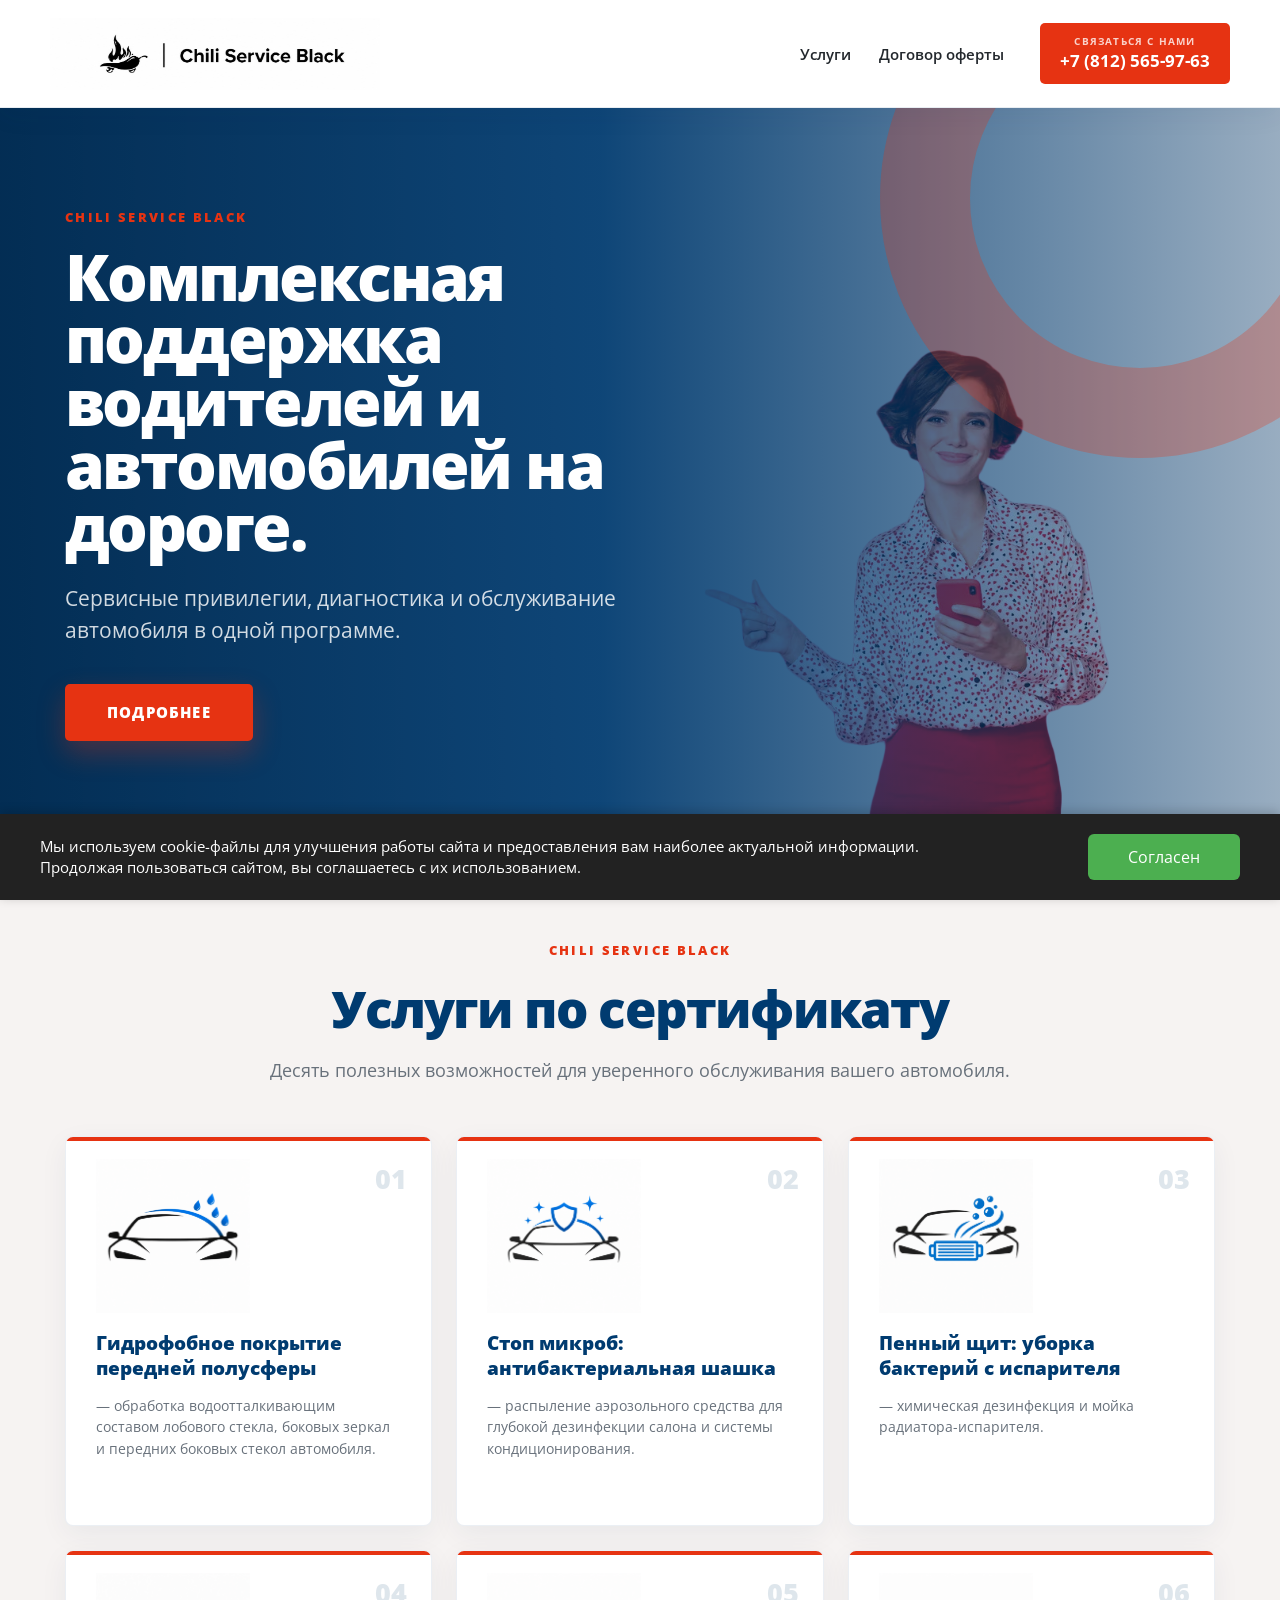
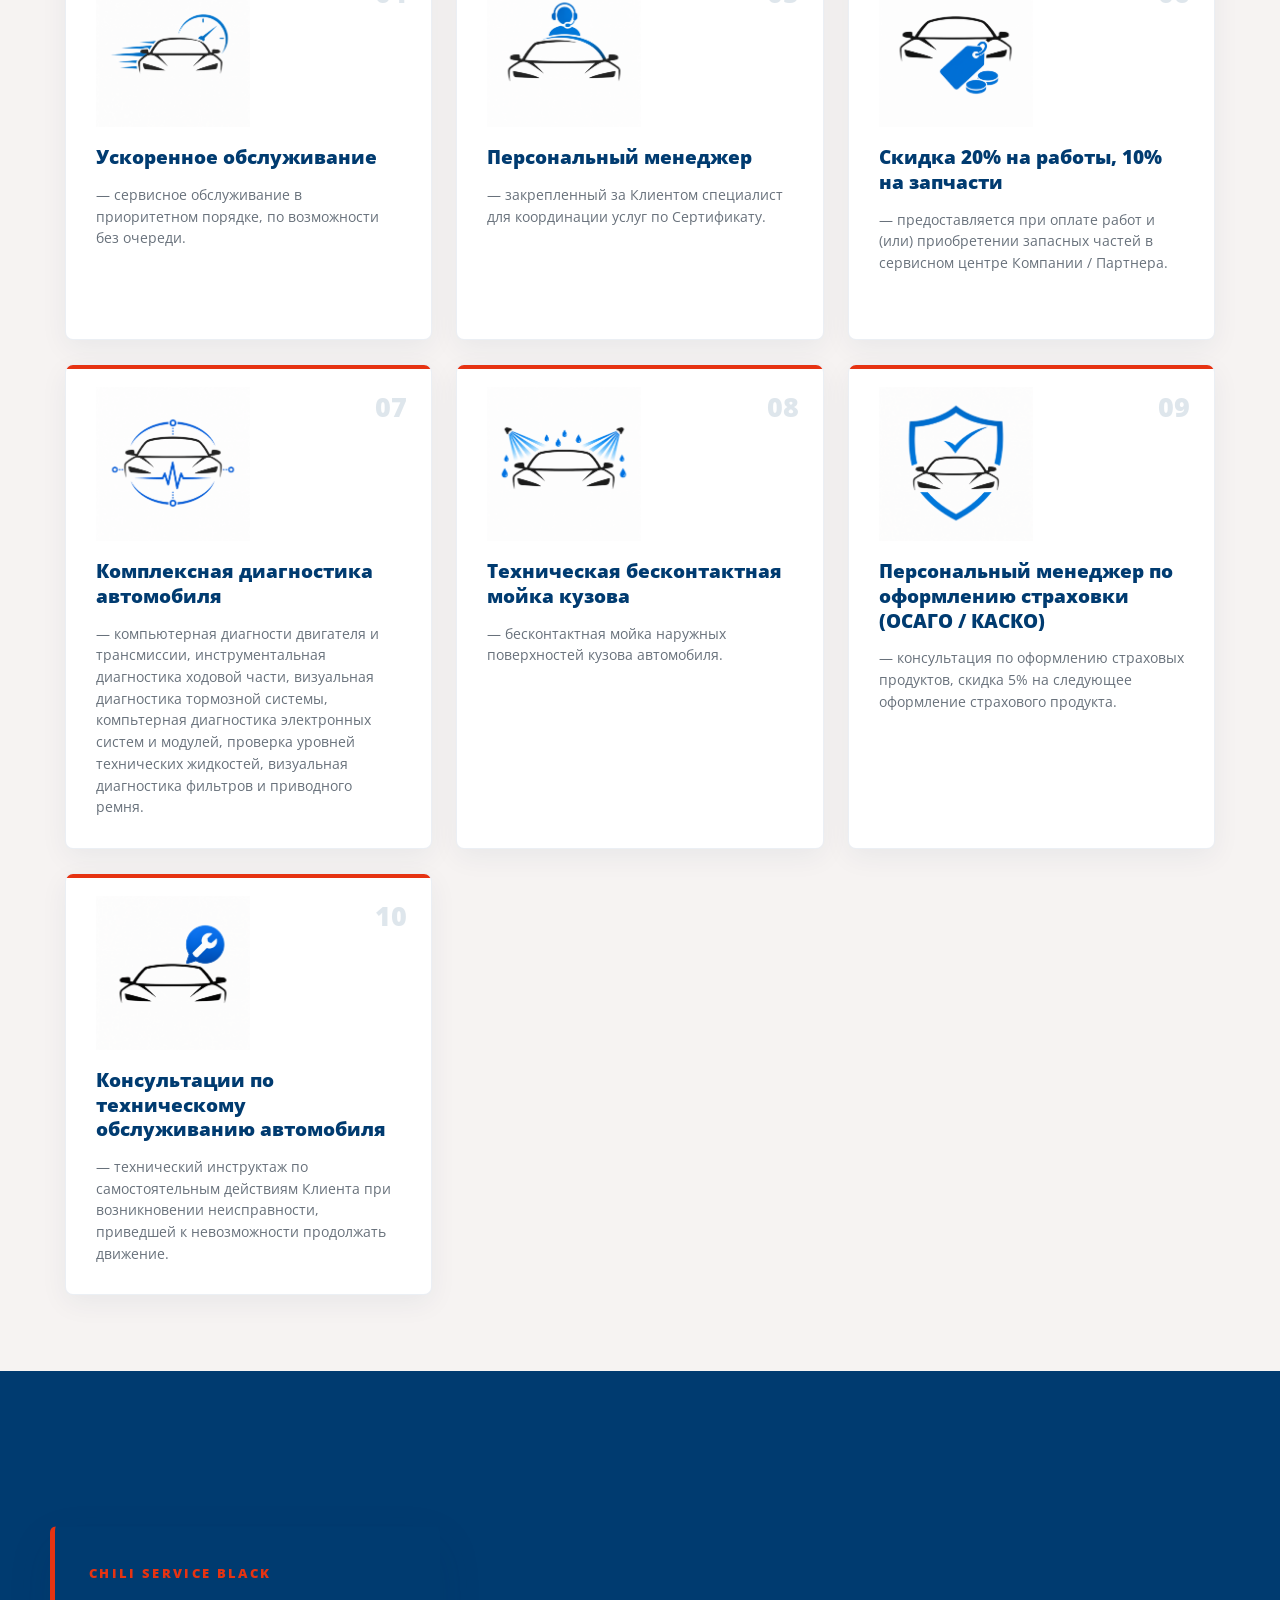
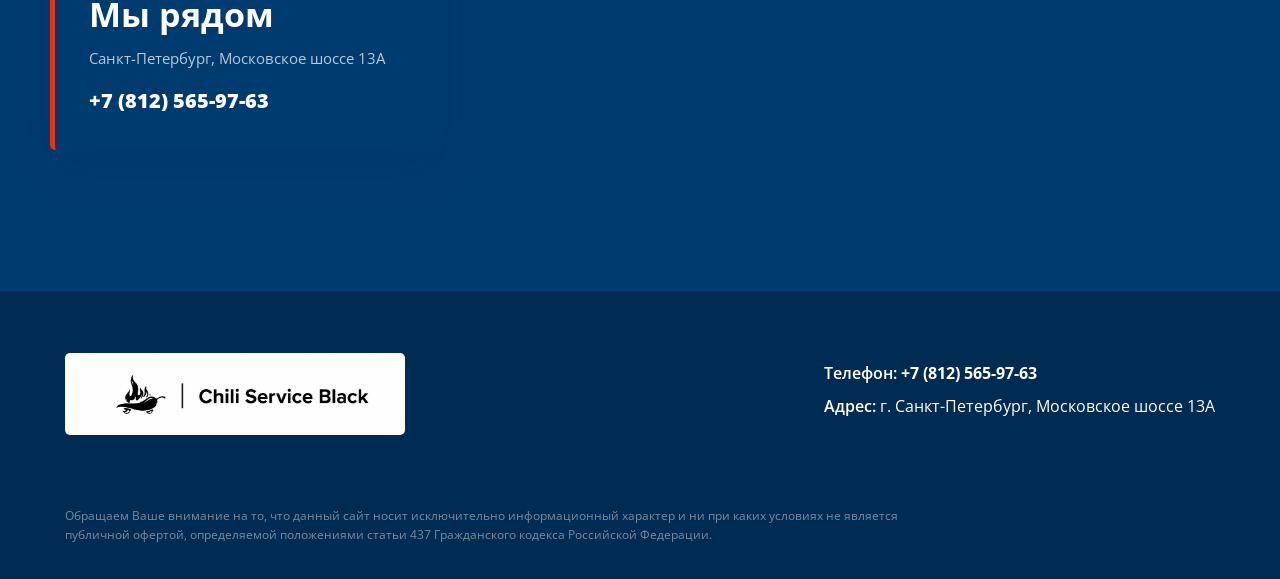
==== index.html @ 2dad5b7d "Build Chili Service Black landing page" ====
<!DOCTYPE html>
<html lang="ru" prefix="og: http://ogp.me/ns#">

<head>
    <meta charset="UTF-8" />
    <base href="./index.html">
    <title>Chili Service Black — сервисная поддержка автомобилей</title>
    <meta name="description" content="Chili Service Black — комплекс сервисных услуг и привилегий для автомобиля.">
    <meta name="keywords" content="Chili Service Black, автосервис, обслуживание автомобиля">
    <meta name="viewport" content="width=device-width, initial-scale=1.0" />
    <meta http-equiv="X-UA-Compatible" content="ie=edge" />
    <link rel="shortcut icon" href="./templates/alevak-3/favikon(am).png" type="image/png">
    <meta name="color-theme" content="">
    <link rel="stylesheet" href="./templates/alevak-3/css/style.css">
    <link rel="stylesheet" href="./_external/stackpath.bootstrapcdn.com/bootstrap/4.4.1/css/bootstrap.min.css"  >
    <script src="./_external/code.jquery.com/jquery-3.4.1.min.js"  ></script>
    <script src="./_external/cdn.jsdelivr.net/npm/bootstrap@4.6.2/dist/js/bootstrap.min.js"  ></script>
    <script src="./templates/alevak-3/js/common.js"></script>
    <script type="text/javascript" src="./_external/cdnjs.cloudflare.com/ajax/libs/fancybox/3.5.7/jquery.fancybox.min.js"></script>
    <script type="text/javascript" src="./templates/atlant/js/base.js"></script>
    <link rel="stylesheet" href="./_external/cdn.jsdelivr.net/gh/fancyapps/fancybox@3.5.7/dist/jquery.fancybox.min.css">
    <link rel="stylesheet" href="./templates/alevak-3/css/chili-theme.css">
    
        </head>

<body id="top" class="chili-theme">
    
            <div class="menubg"></div>
    <div class="menubg2"></div>
    <nav class="site-menu">
        <ul>
            <li class="d-inline-block"><a href="#usl">Услуги</a></li>
            <li class="d-inline-block"><a data-fancybox href="#hidden">Договор оферты</a></li>
        </ul>
    </nav>
    <a href="#top" class="totop"></a>
    <header class="header w-100 flex">
        <div class="logo">
            <a class="menu-button" aria-label="Открыть меню"></a>
            <a href="#top" class="brand-link"><img src="./templates/alevak-3/img/chili-service-black.png" alt="Chili Service Black"></a>
        </div>
        <ul class="header-nav">
            <li><a href="#usl">Услуги</a></li>
            <li><a data-fancybox href="#hidden">Договор оферты</a></li>
        </ul>
        <a href="tel:78125659763" class="phone"><span>Связаться с нами</span>+7 (812) 565-97-63</a>
    </header>
    <div class="first-block mb-5">
        <div class="container">
            <div class="text">
                <div class="hero-kicker">CHILI SERVICE BLACK</div>
                <div class="name mb-sm-5 mb-3">
                    Комплексная поддержка водителей и автомобилей на дороге.
                </div>
                <p>Сервисные привилегии, диагностика и обслуживание автомобиля в одной программе.</p>
                <button data-toggle="modal" data-target="#exampleModal">Подробнее</button>
            </div>
        </div>
    </div>
    <div class="catalog-block pb-5" id="usl">
        <div class="container">
            <div class="section-heading">
                <span>CHILI SERVICE BLACK</span>
                <h2>Услуги по сертификату</h2>
                <p>Десять полезных возможностей для уверенного обслуживания вашего автомобиля.</p>
            </div>
            <div class="row">
                <div class="col-lg-2 col-sm-3 col-4">
                    <div class="item text-center mb-3 position-relative">
                        <img src="./templates/alevak-3/img/service-hydrophobic-v2.png" alt="Гидрофобное покрытие стекол">
                        <div class="service-title">Гидрофобное покрытие передней полусферы</div>
                        <div class="help-text position-absolute">
                            <strong>1. Гидрофобное покрытие передней полусферы</strong><br>
                            — обработка водоотталкивающим составом лобового стекла, боковых зеркал и передних боковых стекол автомобиля.
                        </div>
                    </div>
                </div>
                <div class="col-lg-2 col-sm-3 col-4">
                    <div class="item text-center mb-3 position-relative">
                        <img src="./templates/alevak-3/img/service-antibacterial-v2.png" alt="Антибактериальная обработка">
                        <div class="service-title">Стоп микроб: антибактериальная шашка</div>
                        <div class="help-text position-absolute">
                            <strong>2. Стоп микроб: антибактериальная шашка</strong><br>
                            — распыление аэрозольного средства для глубокой дезинфекции салона и системы кондиционирования.
                        </div>
                    </div>
                </div>
                <div class="col-lg-2 col-sm-3 col-4">
                    <div class="item text-center mb-3 position-relative">
                        <img src="./templates/alevak-3/img/service-evaporator-v2.png" alt="Очистка испарителя">
                        <div class="service-title">Пенный щит: уборка бактерий с испарителя</div>
                        <div class="help-text position-absolute">
                            <strong>3. Пенный щит: уборка бактерий с испарителя</strong><br>
                            — химическая дезинфекция и мойка радиатора-испарителя.
                        </div>
                    </div>
                </div>
                <div class="col-lg-2 col-sm-3 col-4">
                    <div class="item text-center mb-3 position-relative">
                        <img src="./templates/alevak-3/img/service-priority-v2.png" alt="Ускоренное обслуживание">
                        <div class="service-title">Ускоренное обслуживание</div>
                        <div class="help-text position-absolute">
                            <strong>4. Ускоренное обслуживание</strong><br>
                            — сервисное обслуживание в приоритетном порядке, по возможности без очереди.
                        </div>
                    </div>
                </div>
                                <div class="col-lg-2 col-sm-3 col-4">
                    <div class="item text-center mb-3 position-relative">
                        <img src="./templates/alevak-3/img/service-manager-v2.png" alt="Персональный менеджер">
                        <div class="service-title">Персональный менеджер</div>
                        <div class="help-text position-absolute">
                            <strong>5. Персональный менеджер</strong><br>
                            — закрепленный за Клиентом специалист для координации услуг по Сертификату.
                        </div>
                    </div>
                </div>
                                <div class="col-lg-2 col-sm-3 col-4">
                    <div class="item text-center mb-3 position-relative">
                        <img src="./templates/alevak-3/img/service-discount-v2.png" alt="Скидки на работы и запчасти">
                        <div class="service-title">Скидка 20% на работы, 10% на запчасти</div>
                        <div class="help-text position-absolute">
                            <strong>6. Скидка 20% на работы, 10% на запчасти</strong><br>
                            — предоставляется при оплате работ и (или) приобретении запасных частей в сервисном центре Компании / Партнера.
                        </div>
                    </div>
                </div>
                                <div class="col-lg-2 col-sm-3 col-4">
                    <div class="item text-center mb-3 position-relative">
                        <img src="./templates/alevak-3/img/service-diagnostics-v2.png" alt="Комплексная диагностика автомобиля">
                        <div class="service-title">Комплексная диагностика автомобиля</div>
                        <div class="help-text position-absolute">
                            <strong>7. Комплексная диагностика автомобиля</strong><br>
                            — компьютерная диагности двигателя и трансмиссии, инструментальная диагностика ходовой части, визуальная диагностика тормозной системы, компьтерная диагностика электронных систем и модулей, проверка уровней технических жидкостей, визуальная диагностика фильтров и приводного ремня.
                        </div>
                    </div>
                </div>
                <div class="col-lg-2 col-sm-3 col-4">
                    <div class="item text-center mb-3 position-relative">
                        <img src="./templates/alevak-3/img/service-carwash-v2.png" alt="Бесконтактная мойка кузова">
                        <div class="service-title">Техническая бесконтактная мойка кузова</div>
                        <div class="help-text position-absolute">
                            <strong>8. Техническая бесконтактная мойка кузова</strong><br>
                            — бесконтактная мойка наружных поверхностей кузова автомобиля.
                        </div>
                    </div>
                </div>
                <div class="col-lg-2 col-sm-3 col-4">
                    <div class="item text-center mb-3 position-relative">
                        <img src="./templates/alevak-3/img/service-insurance-v2.png" alt="Помощь с оформлением страховки">
                        <div class="service-title">Персональный менеджер по оформлению страховки (ОСАГО / КАСКО)</div>
                        <div class="help-text position-absolute">
                            <strong>9. Персональный менеджер по оформлению страховки (ОСАГО / КАСКО)</strong><br>
                            — консультация по оформлению страховых продуктов, скидка 5% на следующее оформление страхового продукта.
                        </div>
                    </div>
                </div>
                <div class="col-lg-2 col-sm-3 col-4">
                    <div class="item text-center mb-3 position-relative">
                        <img src="./templates/alevak-3/img/service-consultation-v2.png" alt="Консультации по обслуживанию автомобиля">
                        <div class="service-title">Консультации по техническому обслуживанию автомобиля</div>
                        <div class="help-text position-absolute">
                            <strong>10. Консультации по техническому обслуживанию автомобиля</strong><br>
                            — технический инструктаж по самостоятельным действиям Клиента при возникновении неисправности, приведшей к невозможности продолжать движение.
                        </div>
                    </div>
                </div>
                            </div>
        </div>
    </div>
    <div class="map-block d-block h-50 relative position-relative" style="height: 300px; overflow:hidden">
                <div class="map-card">
                    <span>CHILI SERVICE BLACK</span>
                    <strong>Мы рядом</strong>
                    <p>Санкт-Петербург, Московское шоссе 13А</p>
                    <a href="tel:78125659763">+7 (812) 565-97-63</a>
                </div>
                <div id="map2687" class="position-absolute w-100 h-100"></div><script>
var map2687Container = document.getElementById("map2687");
var map2687Position = map2687Container.getBoundingClientRect().top;

function loadMap() {
	var s = document.createElement("SCRIPT");
	s.src = "https://api-maps.yandex.ru/2.1/?lang=ru_RU";
	s.type = "text/javascript";
	document.getElementsByTagName("HEAD")[0].appendChild(s);
	s.addEventListener("load", function(){
		ymaps.ready(init);
	})
}
function scrollMap() {
	if(map2687Position - this.scrollY < screen.height) {
		loadMap();
		window.removeEventListener("scroll", scrollMap);
	}
}

if(map2687Position > screen.height) {
	window.addEventListener("scroll", scrollMap);
} else {
	loadMap();
}
</script>
    <script type="text/javascript">
        var myMap, 
            myPlacemark;
			var address = "[(client_company_address)]";
			var coords = [59.825194, 30.351747];

        function init(){
			myMap = new ymaps.Map("map2687", {
						center: coords,
						behaviors: ["default"],
						zoom: 15,
						controls: ["zoomControl", "fullscreenControl"]
					}); 

				myPlacemark = new ymaps.Placemark(coords, {
					hintContent: "ООО АВР",
					balloonContent: "[(client_company_address)]<br/>",
					iconCaption: "ООО АВР",
				}, {
					preset: "islands#circleDotIcon", 					
					iconColor: "#0075bb"
				});

				if (window.innerWidth < 990) {
				  myMap.behaviors.disable("drag");
				}
				myMap.controls.add("zoomControl");
				myMap.behaviors.disable("scrollZoom");
				myMap.geoObjects.removeAll();
				myMap.geoObjects.add(myPlacemark);
				$("[class^=ymaps]").find("[class$=ground-pane]").css("filter", "grayscale(100%)");
        }
    </script>
    </div>
    <footer class="footer py-5">
        <div class="container">
            <div class="flex">
                                <div class="footer-brand">
                    <img src="./templates/alevak-3/img/chili-service-black.png" alt="Chili Service Black">
                </div>
                                <div class="contacts">
                    <p><span>Телефон:</span> <a href="tel:78125659763">+7 (812) 565-97-63</a></p>
                    <p><span>Адрес:</span> г. Санкт-Петербург, Московское шоссе 13А</p>
                </div>
            </div>
            <br>
            <br>
            <p>Обращаем Ваше внимание на то, что данный сайт носит исключительно информационный характер и ни при каких условиях не является публичной офертой, определяемой положениями статьи 437 Гражданского кодекса Российской Федерации.</p>
        </div>
    </footer>
    <!-- Modal -->
    <div style="display: none; max-width: 80%;" id="hidden">
        <p style="text-align: right;">Утвержден приказом генерального директора ООО &laquo;АВР&raquo;</p>
<p><b>&nbsp;</b></p>
<p style="text-align: center;"><b>Договор-оферта ООО &laquo;АВР&raquo;</b></p>
<p style="text-align: center;"><b>Правила оказания сервиса предоставления услуг комплексной</b></p>
<p style="text-align: center;"><b>предпродажной проверки и расширенной гарантии</b></p>
<p>Настоящие Правила являются официальным предложением (публичной офертой) Общества с ограниченной ответственностью &laquo;АВР&raquo; в адрес любого физического лица, являющегося владельцем сертификата предоставления услуг комплексной предпродажной проверки и расширенной гарантии, на условиях установленных настоящими Правилами ООО &laquo;АВР&raquo; и действующим законодательством Российской Федерации, и содержит все существенные условия договора и порядок оказания услуг.</p>
<ol>
<li><b> Термины и определения</b></li>
</ol>
<p>Для целей, предусмотренных настоящими Правилами, используются следующие определения и понятия:</p>
<p><b>Компания </b>- Общество с ограниченной ответственностью &laquo;АВР&raquo; (ООО &laquo;АВР&raquo;).</p>
<p><b>Клиент</b> - физическое лицо, являющееся собственником транспортного средства, на чье имя и фамилию оформлен сертификат предоставления услуг комплексной предпродажной проверки и расширенной гарантии Компании.</p>
<p><b>Сертификат предоставления услуг комплексной предпродажной проверки и продленной гарантии</b> (далее по тексту &ndash; &laquo;Сертификат&raquo;) &ndash; предоставленной Компанией Клиенту документ, имеющий в содержании ссылку на настоящие правила.</p>
<p><b>Транспортное средство (</b>далее по тексту также &laquo;ТС&raquo;), <b>Автомобиль</b> - принадлежащее Клиенту на законном основании механическое транспортное средство, приводимое в движение двигателем внутреннего сгорания, предназначенное для перевозки по дорогам людей и/или оборудования, установленного на нем, отвечающее требованиям соответствующих стандартов, правил технической эксплуатации, инструкций заводов-изготовителей и другой нормативно-технической документации и действующему законодательству, зарегистрированное в установленном законодательством России порядке в органах ГИБДД МВД РФ, указанное в предоставленном компанией клиенту Сертификате, являющееся объектом Сервиса, в порядке и на условиях установленных настоящими Правилами.</p>
<p><b>ПТС</b> - паспорт транспортного средства.</p>
<p><b>Сервисная программа &laquo;Комплексная предпродажная проверка и продленная гарантия&raquo;</b> &ndash; продукт Компании, условия которого отражены в договоре &ndash; оферте, на условиях которого заключается Договор между Клиентом и Компанией, а также согласно условиям которого Компания оказывает услуги Клиентам.</p>
<p><b>Акт осмотра ТС, далее по тексту &laquo;Акт осмотра&raquo;</b> - документ, оформленный Партнером Компании по результатам проведенного осмотра технического состояния ТС Клиента, подтверждающий право Клиента на получение услуг в соответствии с выбранной Программой и на условиях, установленных настоящими Правилами.</p>
<p><b>Программа &laquo;Предпродажная проверка и продленная гарантия&raquo;</b>, далее по тексту <b>&laquo;Программа&raquo;</b> - сервис, оказываемый Клиенту Компанией или Партнерами Компании, на условиях, установленных настоящими Правилами и конкретной Программы. Сервис &ndash; услуги и работы по техническому обслуживанию и ремонту ТС Клиента, а также замене оригинальных запасных частей, признанных неисправными Компанией и/или Партнером Компании, оказываемые/выполняемые по истечению срока действия заводской гарантии изготовителя на ТС (в т.ч. в отношении ТС, по которым уже закончился срок заводской гарантии изготовителя ТС) в рамках выбранной Программы и на условиях, установленных настоящими Правилами, в Дилерском центре - продавце.</p>
<p><b>Агент Компании</b> - физическое или юридическое лицо, официально совершающее действия по привлечению потенциальных Клиентов (по их желанию) и информированию Клиентов, при выборе ими Компании для заключения Договора.</p>
<p><b>Партнер Компании</b> &ndash; физическое или юридическое лицо, на основании договора с Компанией оказывающее Клиентам услуги Сервиса по условиям Программ. К Партнерам Компании также относятся те лица, что указываются в Заявлении Клиента.</p>
<p><b>Лимит ответственности Компании</b> - сумма, в пределах которой, Компания производит работы по техническому обслуживанию и ремонту ТС на СТО, включая стоимость запасных частей и жидкостей, замена которых требуется в рамках условий и объема работ в соответствии с Программой и на условиях, предусмотренных настоящими Правилами.</p>
<p><b>Условия выполнения работ</b> - документ, определяющий порядок выполнения работ по Договору и являющийся неотъемлемым приложением к настоящим Правилам. (Приложение №4 к настоящим Правилам).</p>
<p><b>СТО</b> - станции технического обслуживания, определенные (авторизованные) Компанией для проведения диагностики неисправности, технического обслуживания и ремонта ТС Клиента. К авторизованным СТО также относятся те СТО, что указываются в Заявлении Клиента.</p>
<p><b>ТО</b> - плановое (регламентное) техническое обслуживание ТС Клиента, определяемое заводом-изготовителем ТС.</p>
<p><b>Поломка ТС</b> &ndash; непреднамеренный, непредвиденный, внезапно возникший, частичный или полный отказ/ разрушение отдельных узлов, агрегатов, систем и/ или устройств ТС, предусмотренных Договором, возникший в период действия Договора, если этот отказ явился следствием заводского дефекта.</p>
<p><b>Нормальный износ</b> &ndash; линейно-зависимый от времени и пробега ТС, постепенный отказ детали в результате износа или обычного воздействия факторов окружающей среды, связанный с изменением физико-химических свойств материала детали. Под износом понимается результат любого вида изнашивания, проявляющийся в виде отделения или остаточной деформации материала.</p>
<p>&nbsp;</p>
<ol start="2">
<li><b> Предмет Договора</b>
<ul>
<li>1. Предметом настоящей оферты является предложение заключить Договор на условиях Программы в объемах и порядке, установленных настоящими Правилами. Сервис Клиенту может быть отказан по усмотрению Компании как силами Компании, так и силами партнеров Компании за счет Компании, в пределах Лимитов ответственности в рамках выбранной Клиентом Программы. Предоставление доступа к Сервису помимо срока и Лимитов ответственности Компании, установленных выбранной Клиентом Программой, также обуславливается пробегом ТС Клиента и соблюдением выданных Клиенту рекомендаций.</li>
<li>2. Стороны признают Договор - договором присоединения, регулируемым положениями ст. 428 ГК РФ, по которому Клиент присоединяется к условиям, изложенным в нем, без каких-либо исключений и оговорок.</li>
<li>3. Акцепт оферты настоящего Договора является полным и безоговорочным с момента законного заключения Договора путем приобретения сертификата Клиентом. Клиент приобретает статус лица, вступившего с Компанией в договорные отношения в соответствии с условиями данной публичной оферты, и считается ознакомившимся и согласившимся с условиями настоящей оферты в полном объеме.</li>
<li>4. Договор имеет Клиентский характер, Клиент при подаче Заявления, получает доступ к Сервису. Доступ к Сервису считается предоставленным Клиенту при наличии у Клиента фактической возможности заказывать работы и услуги, включенные в Сервис.</li>
<li>5. Настоящий договор является абонентским в соответствии с положениями ст. 429.4 ГК РФ. На основании данного договора Клиенту за плату предоставляется абонентское обслуживание в виде права получения в порядке и на условиях, указанных в Сертификате ремонтных работ и иных услуг в отношении автомобиля.<br /><br /></li>
</ul>
</li>
</ol>
<ul>
<li><b>3 </b><b>Порядок заключения Договора</b></li>
</ul>
<p>&nbsp;</p>
<ul>
<li>1. Для заключения договора с Компанией, Клиенту необходимо:
<ul>
<li>1.1. Ознакомиться с настоящими Правилами на сайте Компании http://pulkovoservice.ru;</li>
<li>1.2. Выбрать программу обслуживания, согласно предложенных на сайте</li>
</ul>
</li>
</ul>
<p>http://pulkovoservice.ru;</p>
<ul>
<li>1.3. Приобрести Сертификат;</li>
</ul>
<ul>
<li>2. Условия, исключающие возможность получения Клиентом Сервиса
<ul>
<li>2.1. Частично или полностью отсутствует, или имеет следы изменений, поврежден коррозией и т.д. идентификационный номер ТС (VIN-код);</li>
<li>2.2. В ТС внесены изменения, препятствующие дальней законной и безопасной эксплуатации ТС;</li>
<li>2.3. Принадлежность ТС правоохранительным органам, Министерству обороны РФ, МЧС, Министерству здравоохранения РФ, прочим специальным службам;</li>
<li>2.4. ТС является гоночной или испытательной техникой;</li>
<li>2.5. ТС является выставочным или музейным экспонатом;</li>
<li>2.6. Несоответствие ТС характеристикам, заявленным в программе;</li>
<li>2.7. Компанией выявлены любые мошеннические или недобросовестные действия Клиента или выявлен факт предоставления ложных сведений в отношении ТС или целей его использования;</li>
</ul>
</li>
<li>3. В случае если Компании станут известны обстоятельства, по которым ТС не соответствует ограничениям, указанным в п.2.1-2.6, Компания имеет право потребовать проведение осмотра ТС Клиента, с целью установления соответствия ТС критериям настоящих Правил.</li>
</ul>
<p>Проведение осмотра ТС производится силами Компании и на бесплатной для Клиента основе в срок и месте, согласованные с Клиентом. При этом максимальный срок, в течение которого Клиент обязан предоставить ТС на осмотр, не более 30 календарных дней с даты получения соответствующего уведомления от Компании с указанием обстоятельств, подтверждающие вероятность несоответствия ТС критериям и целесообразность проведения осмотра. При этом место проведения осмотра должно быть в пределах 50 км от административных границ населенного пункта, в котором прописан Клиент. Допускается определение места проведения осмотра на расстоянии более 50 км только в случае согласия Клиента. По итогам проведенного осмотра ТС Клиенту выдается Акта осмотра ТС, копию которого Клиент обязан предоставить Компании в течение 30 календарных дней с даты проведения осмотра ТС.</p>
<ul>
<li>4. В случае если Акт осмотра ТС не подтверждает соответствие состояния ТС сведениям, указанным в Заявлении, и/или критериям выбранной Программы, а также в случае непредставления ТС Клиентом, Компания вправе по своему выбору:
<ul>
<li>4.1. В одностороннем порядке расторгнуть договор с клиентом. Денежные средства, оплаченные клиентом за Сертификат в этом случае возврату не подлежат;</li>
<li>4.2. Приостановить действие сертификата до момента устранения Клиентом нарушений;</li>
</ul>
</li>
<li>5. В случае если Клиент в течение 3 (трех) дней после получения Акта осмотра с рекомендациями по устранению выявленных несоответствий состояния ТС выбранной Программе не заявит об отказе от Договора, Клиент считается принявшим обязательства по выполнению рекомендаций в Акте осмотра.</li>
</ul>
<p>&nbsp;</p>
<ul>
<li>6. Если в период действия Договора произошла смена собственника ТС, для того чтобы продолжить обслуживание по Программе, новый владелец ТС обязан в течение 10 (десяти) рабочих дней с момента смены собственника ТС, перерегистрировать Договор. На нового владельца ТС возлагаются все права и обязанности, предусмотренные настоящими Правилами до окончания действия Программы, выбранной первым владельцем ТС.</li>
</ul>
<p>&nbsp;</p>
<ul>
<li>7. Компания вправе потребовать проведение осмотра ТС у нового собственника ТС в соответствии с порядком, указанным в п. 3.3. -3.4. настоящих Правил. В случае отказа новым собственником от предоставления автомобиля на осмотр Компания вправе приостановить действие Договора.</li>
</ul>
<p>&nbsp;</p>
<ul>
<li>8. В случае непредставления Клиентом ТС, для прохождения осмотра в указанный Компанией срок и интервал времени, вновь назначенный осмотр ТС будет производиться за счет Клиента. В этом случае, стоимость осмотра и оформления Акта осмотра составит 5000 (пять тысяч) рублей, которые должны быть уплачены Клиентом в кассу или на расчетный счет Партнера Компании, проводящего осмотр ТС.</li>
</ul>
<p>&nbsp;</p>
<ul>
<li><b>4 </b><b>Обязанности сторон</b>
<ul>
<li>1. Обязанности Компании:
<ul>
<li>1.1. Компания обязуется произвести комплексную предпродажную юридическую проверку ТС, включающую в себя:</li>
</ul>
</li>
</ul>
</li>
</ul>
<p>- проверку ТС на предмет угона или иного вида хищения;</p>
<p>- проверку ТС на предмет наличия залога или иных обременений;</p>
<p>- проверку ТС на предмет наличия изменений, препятствующих дальнейшей эксплуатации ТС или регистрации ТС;</p>
<ul>
<li>1.2. Компания обязуется оказать услуги по осуществлению расширенной гарантии ТС, включающей в себя:</li>
</ul>
<p>- Техническая консультация, в случае обращения Клиента по телефону 78125659763, включающая в себя любые устные консультации квалифицированного специалиста без осмотра ТС, осуществляемые по телефону;</p>
<p>- Юридическая консультация, в случае обращения Клиента по телефону 78125659763, юридическая помощь оказывается по следующим вопросам:</p>
<p>&nbsp; - регистрация и снятие ТС с учета;</p>
<p>- прохождение ТО;</p>
<p>- оформление полисов ОСАГО/КАСКО;</p>
<p>- страховые споры;</p>
<p>- вопросы, связанные с ДТП;</p>
<p>- вопросы трактования норм, правил и требований ПДД;</p>
<p>- инструкции о прохождении медицинского освидетельствования;</p>
<p>- сделки с транспортным средством;</p>
<p>- защита прав потребителя при обслуживании и ремонте автомобиля;</p>
<p>- иные вопросы правоотношений в области автомобильного транспорта и эксплуатации транспортных средств, в том числе по вопросам взаимоотношений с правоохранительными органами и иными организациями в сфере автомобильного транспорта и эксплуатации транспортных средств;</p>
<p>- Техническая помощь в рамках приобретаемой программы, которая может включать в себя:</p>
<p>- проведение мероприятий по запуску двигателя Автомобиля, в том числе не менее чем от одного внешнего источника при условии возможности доступа к АКБ Автомобиля без использования специальных инструментов;</p>
<p>- работы по замене колеса Автомобиля, включающие в себя непосредственно замену колеса Автомобиля в сборе на штатное запасное колесо Автомобиля при отсутствии сорванных/неисправных крепежных болтов/гаек или иных систем и механизмов крепления колеса, при наличии физической возможности путем применения штатного инструмента Автомобиля, и при условии отсутствия специальных устройств, исключающих снятие колеса Автомобиля без применения других специальных устройств (в случае отсутствия последних у Клиента Компании);</p>
<p>- диагностика и мелкий ремонт на месте, не требующий использования специализированных инструментов или работ под днищем или подкапотным пространством автомобиля (осуществляется силами технического специалиста, прибывшего на место для оказания помощи);</p>
<p>- замена ламп и предохранителей осуществляется силами технического специалиста, прибывшего на место для оказания помощи, при условии наличия ламп и/или предохранителей у Клиента;</p>
<p>- отключение сигнализации осуществляется силами технического специалиста, прибывшего на место для оказания помощи;</p>
<p>- вскрытие автомобиля, багажника осуществляется силами технического специалиста, прибывшего на место для оказания помощи, при условии, что конструктивные особенности автомобиля позволяют осуществить данную работу.</p>
<p>Перечисленные в п. 4.1.2 услуги могут быть отказаны не чаще 1 (одного) раза в месяц.<br /><br /></p>
<ul>
<li>2. Обязанности клиента:
<ul>
<li>2.1. Клиент обязуется предоставить компании всю, предусмотренную настоящим Договором информацию;</li>
<li>2.2. Клиент обязуется оплатить Сертификат, в соответствии с установленной стоимостью выбранной программы;</li>
<li>2.3. Клиент обязуется пользоваться правами по настоящему договору добросовестно;</li>
<li>2.4. Клиент обязуется:
<ul>
<li>&nbsp;&bull; эксплуатировать Автомобиль в полном соответствии с указаниями завода-изготовителя и действующими правилами дорожного движения;</li>
<li>&nbsp;&bull; не вмешиваться в работу электронных блоков Автомобиля, в том &nbsp;числе &nbsp;не &nbsp;менять &nbsp;программное обеспечение электронного блока управления двигателем (чип-тюнинг);</li>
<li>&nbsp;&bull; проходить каждое плановое техническое обслуживание Автомобиля в Чили сервис каждые 10 000 км;</li>
<li>&nbsp;&bull; предоставить по требованию ООО &laquo;АВР&raquo; все заказ-наряды &nbsp;на &nbsp;проведение &nbsp;ремонтов, плановых обслуживаний Автомобиля, для чего я обязуюсь обеспечить хранение таких документов или возможность их &bull; восстановления;</li>
<li>&nbsp;&bull; следовать всем рекомендациям, полученным в ходе посещения сервиса в рамках технического обслуживания (планового или внепланового) и исправлять любые неисправности, выявленные в ходе технического обслуживания до обращения по Программе;</li>
<li>&nbsp;&bull; *в течение 10 дней с момента заключения Договора я обязуюсь заменить моторное &nbsp;масло &nbsp;и &nbsp;масляный фильтр в Автомобиле (если нет подтверждение его замены в &nbsp;виде &nbsp;Заказ &nbsp;наряда) &nbsp;или &nbsp;с &nbsp;момента &nbsp;замены масла двигателя до момента покупки Автомобиля прошло более 3 (трех) месяцев и (или) более 5 000 (пять тысяч) километров;</li>
<li>&nbsp;&bull; **первое обращение по гарантийному случаю возможно через 1 000 км пробега или после истечения 14 дневного срока с момента приобретения Автомобиля, в зависимости от того, какое из условий &nbsp;наступит раньше.</li>
</ul>
</li>
</ul>
</li>
</ul>
<p>&nbsp;</p>
<ul>
<li><b>5 </b><b>Особые условия<br /><br /></b>
<ul>
<li>1. В соответствии со статьей 438 ГК РФ, Стороны договорились, что приобретение Сертификата/подписание Заявления о присоединении к условиям публичной оферты, размещенной на сайте http://pulkovoservice.ru является полным, безоговорочным и явно выраженным акцептом Клиентом Оферты.</li>
</ul>
</li>
</ul>
<p>&nbsp;</p>
<ul>
<li>2. Стороны договорились, что Компания вправе в одностороннем внесудебном порядке отказаться от исполнения Договора с Клиентом в случае злоупотребления услугами Компании со стороны Клиента, а равно при попытках Клиента совершить такие злоупотребления или недобросовестном поведении Клиента. Досрочное расторжение Договора между Клиентом и Компанией осуществляется в порядке, предусмотренном действующим законодательством Российской Федерации. При этом Клиент обязан в бесспорном порядке компенсировать все произведенные Компанией фактические расходы, связанные с оказанием услуг. Стоимость услуг определяется внутренними правилами Компании. Клиент может по своему усмотрению использовать или не использовать доступ к Сервису, при этом Компания считается выполнившей свои обязательства перед Клиентом, если доступ к Сервису Клиенту был предоставлен, но Клиент по независящим от Компании причинам его не использовал.</li>
</ul>
<p>&nbsp;</p>
<ul>
<li>3. Стороны договорились считать злоупотреблением услугами Компании со стороны Абонента следующие действия Абонента:</li>
</ul>
<p>- трехкратное невыполнение рекомендаций Компании и(или) Партнеров Компании, данные Абоненту при оказании услуг на условиях и в порядке, предусмотренных настоящим Договором;</p>
<p>- умышленный заказ услуг по технической помощи без необходимости, а равно умышленный обман Компании при указании необходимости в выполнении Компанией работ, оказании услуг на условиях и в порядке, предусмотренном настоящим Договором;</p>
<p>- любые умышленные действия Абонента, направленные на выполнение Компанией работ, в порядке ином, чем установлено настоящим Договором;</p>
<p>- любые умышленные действия Абонента, направленные на причинение или увеличение вреда Автомобилю, влекущие возникновение или увеличение обязательств Компании по настоящему Договору;</p>
<p>- заявление Абонентом отказа от услуг или претензии в адрес Компании, не мотивированных нарушениями условий Договора со стороны Компании при оказании услуг или выполнении работ, в том числе: претензий, связанных с не ознакомлением с условиями Договора, либо с незнанием о наличии иных Карт по Наполнению и других подобных обстоятельствах, в случаях, когда приобретение Абонентом Карты являлось условием для получения Абонентом скидки по другому продукту (в том числе у третьего лица), либо скидки на комплексный продукт, содержащий в себе приобретение Карты. Такое поведение Абонента расценивается как недобросовестное.</p>
<ul>
<li>4. Стороны договорились, что покупка Сертификата влечет для Компании необходимость совершения расходов на работу программного обеспечения онлайн-платформы (лицензионные и операционные платежи), работу колл-центра, работу рассчитываемого количества спецтехники, зарплату персонала, а также выплаты абонентской платы Партнерам Компании на всей территории покрытия, услуги которых бронируются Компанией по факту Активации абонентской карты на плановой основе. Стороны договорились считать фактический размер расходов, понесенных Компанией по факту Активации абонентской карты, соразмерным стоимости Оферты.</li>
</ul>
<p>&nbsp;</p>
<ul>
<li><b>6 </b><b>Порядок разрешения споров, ответственность сторон<br /><br /></b>
<ul>
<li>1. Все споры и разногласия между Компанией и Абонентом разрешаются путем переговоров. При недостижении согласия, спор между сторонами разрешается в суде в соответствии с действующим законодательством Российской Федерации. Если не предусмотрено иное, срок рассмотрения обращений (претензий) составляет 30 (тридцать) календарных дней с даты получения обращения, направленного заказной корреспонденцией или курьерской доставкой.</li>
</ul>
</li>
</ul>
<p><b>&nbsp;</b></p>
<ul>
<li>2. Стороны освобождаются от ответственности за неисполнение или ненадлежащее исполнение своих обязательств, предусмотренных Договором в случае, если такое неисполнение явилось следствием действий обстоятельств непреодолимой силы (форс-мажор), в том числе чрезвычайных и непредотвратимых обстоятельств при конкретных условиях конкретного периода времени. К обстоятельствам непреодолимой силы относятся, включая, но, не ограничиваясь: явления стихийного характера (землетрясение, наводнение, удар молнии, оползень, аномальные погодные условия); мораторий органов власти и управления; забастовки и иные подобные обстоятельства.</li>
</ul>
<p><b>&nbsp;</b></p>
<ul>
<li>3. Сторона, попавшая под влияние форс-мажорных обстоятельств, обязана уведомить об этом другую сторону в разумных срок с момента, как ей стало известно о наступлении таких обстоятельств.</li>
</ul>
<p><b>&nbsp;</b></p>
<ul>
<li>4. Стороны договорились, что все споры, вытекающие из Договора, подлежат рассмотрению по месту нахождения Ответчика. <br /><br /></li>
</ul>
<p><b>&nbsp;</b></p>
<ul>
<li><b>7 </b><b>Персональные данные<br /><br /></b>
<ul>
<li>1. Заключая настоящий Договор с Компанией, Абонент выражает свое согласие и разрешает Компании обрабатывать свои персональные данные, и(или) поручает Компании обрабатывать персональные данные своих представителей во исполнение Федерального закона № 152-ФЗ от 27 июля 2006 г. &laquo;О персональных данных&raquo;, в том числе: фамилию, имя, отчество, дату рождения, номер мобильного телефона, адрес электронной почты; марку, модель, государственный регистрационный знак транспортного средства.</li>
</ul>
</li>
</ul>
<p>&nbsp;</p>
<ul>
<li>2. Абонент дает свое согласие (обеспечивает согласие своих представителей) на обработку персональных данных в том числе, но не ограничиваясь, на сбор, систематизацию, накопление, хранение, уточнение (обновление, изменение), обезличивание, распространение (в том числе передачу на территории Российской Федерации и трансграничную передачу), обезличивание, блокирование, уничтожения персональных данных, а также передачу их Партнерам Компании с целью дальнейшей обработки (включая сбор, систематизацию, накопление, хранение, уточнение (обновление, изменение), использование, распространение (в том числе передачу на территории Российской Федерации и трансграничную передачу), обезличивание, блокирование, уничтожения персональных данных.</li>
</ul>
<p>&nbsp;</p>
<ul>
<li>3. Указанные персональные данные используются для оказания услуг, для проведения исследований, направленных на улучшение качества услуг, для проведения маркетинговых программ, статистических исследований, а также для продвижения услуг на рынке, путем осуществления прямых контактов с Абонентом с помощью различных средств связи, включая, но не ограничиваясь: почтовая рассылка, электронная почта, телефон, факсимильная связь, сеть Интернет. Абонент выражает согласие и разрешает Компании и Партнерам Компании обрабатывать персональные данные Абонента, с помощью автоматизированных систем управления базами данных, а также иных программных средств, специально разработанных по поручению Компании. Работа с такими системами осуществляется по предписанному Компанией алгоритму (сбор, систематизация, накопление, хранение, уточнение, использование, блокирование, уничтожение). Используемые способы обработки включая, но не ограничиваясь: автоматическая сверка почтовых кодов с базой кодов, автоматическая проверка написания названий улиц/населенных пунктов, автоматическая проверка действительности VIN и государственных регистрационных знаков Автомобиля, уточнение данных с Абонентом путем телефонной, почтовой связи с Абонентом или с помощью контакта через сеть Интернет, сегментация базы по заданным критериям. Абонент соглашается с тем, что если это необходимо для реализации целей, указанных в настоящем Договоре, его персональные данные могут быть переданы третьим лицам, которым Компания может поручить обработку персональных данных Абонента на основание договора, заключенного с такими лицами, при условии соблюдения требований законодательства Российской Федерации об обеспечении такими третьими лицами конфиденциальности персональных данных и безопасности персональных данных при их обработке, руководствуясь Федеральным законом № 152-ФЗ от 27 июля 2006 г. &laquo;О персональных данных&raquo;, подзаконных актов, других, определяющих случаи и особенности обработки персональных данных федеральных законов РФ, руководящих и методических документов. При передаче указанных данных Абонента Компания предупреждает лиц, получающих персональные данные Абонента, о том, что эти данные являются конфиденциальными и могут быть использованы лишь в целях, для которых они сообщены и требуют от этих лиц соблюдения этого Правила. Абонент вправе запросить у Компании полную информацию о своих персональных данных, их обработке и использовании, а также потребовать исключения или исправления/дополнения неверных или неполных персональных данных, отправив соответствующий письменный запрос на имя Компании на юридический адрес. Данное Абонентом согласие на обработку его персональных данных предоставляется Абонентом сроком на 10 (Десять) лет и может быть отозвано посредством направления Абонентом соответствующего письменного заявления в адрес Компании.<br /><br /></li>
</ul>
<ul>
<li><b>8 </b><b>Заключительные положения</b></li>
</ul>
<p><b>&nbsp;</b></p>
<ul>
<li>1. Все условия Договора между Абонентом и Компанией, включая существенные, приведены в настоящем Договоре и являются его неотъемлемой частью. Любые изменения к условиям Договора, заключенного и действующего между сторонами, могут оформляться в письменном виде на русском языке, подписываться обеими сторонами и/или их уполномоченными представителями, либо публиковаться в сети Интернет на сайте Компании http://pulkovoservice.ru Компания оставляет за собой право изменять объем услуг, оказываемых Компанией, в сторону увеличения и(или) изменения порядка их оказания, если эти изменения направлены на улучшение качества обслуживания Абонентов с правом опубликовать вступившие в силу изменения на своем сайте. Опубликованные изменения считаются доведенными до сведения Абонента в полном объеме и вступают в силу, становятся обязательными для сторон с момента</li>
</ul>
<p>&nbsp;</p>
<ul>
<li>2. Любые изменения, связанные с изменением сведений о Компании (реквизитов Компании), актуализируются Компанией путем внесения соответствующих в Оферту в одностороннем порядке и доводится до сведения Абонентов путем публикации соответствующих изменений на сайте Компании.</li>
</ul>
<p>&nbsp;</p>
<ul>
<li>3. Во всем остальном, что не урегулировано или не полностью урегулировано настоящим Договором, стороны руководствуются действующим законодательством Российской Федерации.</li>
</ul>
<p>&nbsp;</p>
<p>&nbsp;</p>
<p>&nbsp;</p>
<p>&nbsp;</p>
<p>&nbsp;</p>
<p>&nbsp;</p>
<p>&nbsp;</p>
    </div>

        <div id="cookie-bar" class="cookie-bar" style="display: none;">
            <div class="cookie-container">
                <div class="cookie-text">
                    Мы используем cookie-файлы для улучшения работы сайта и предоставления вам наиболее актуальной информации. <br>
                    Продолжая пользоваться сайтом, вы соглашаетесь с их использованием.
                </div>
                <button id="cookie-accept" class="cookie-button">Согласен</button>
            </div>
        </div>
        <script>
			document.addEventListener('DOMContentLoaded', function () {
				console.log(!localStorage.getItem('cookieAccepted'));
				if (!localStorage.getItem('cookieAccepted')) {
					console.log(document.getElementById('cookie-bar'));
					document.getElementById('cookie-bar').style.display = 'block';
				}

				document.getElementById('cookie-accept').addEventListener('click', function () {
					localStorage.setItem('cookieAccepted', 'true');
					document.getElementById('cookie-bar').style.display = 'none';
				});
			});
        </script>

    <div class="modal fade" id="exampleModal" tabindex="-1" role="dialog" aria-labelledby="exampleModalLabel" aria-hidden="true">
        <div class="modal-dialog" role="document">
            <div class="modal-content">
                <div class="modal-header">
                    <div>
                        <span class="modal-kicker">CHILI SERVICE BLACK</span>
                        <h5 class="modal-title" id="exampleModalLabel">Заказать звонок</h5>
                    </div>
                    <button type="button" class="close" data-dismiss="modal" aria-label="Close">
                        <span aria-hidden="true">&times;</span>
                    </button>
                </div>
                <div class="ajax-form" ><div class="modal-body">
        <form class="auto-credit-form"><input type="hidden" name="formid" value="FormCallback"><input type="hidden" name="extension" value="twig"><input type="hidden" name="path" value="/templates/alevak-3/partials/forms/feedback/">
                <input type="hidden" name="docid" value="4471">
                <p class="form-intro">Оставьте контактные данные — специалист свяжется с вами и ответит на вопросы по сервисной программе.</p>
                <div class="form__row">
                    <label for="formName">Ваше имя</label>
                    <input class="form-control" type="text" placeholder="Как к вам обращаться" id="formName" name="name" autocomplete="name" value="">
                </div>
                <div class="form__row">
                    <label for="formPhone">Номер телефона</label>
                    <input name="phone" id="formPhone" placeholder="+7 (___) ___-__-__" value="" class="form-control phone-imask" type="tel" autocomplete="tel">
                </div>
            
                <div class="form__checkbox">
                    <label>
                        <input id="checkbox" class="checkbox js-checkbox-form" type="checkbox" name="checkbox" checked />
                        <span class="checkbox-custom"></span>
                        <span class="checkbox-label">
                            Согласен с <a data-fancybox href="#hidden">политикой конфиденциальности</a></span>
                    </label>
                </div>
                <div class="modal-footer">
                    <button type="button" class="btn btn-secondary" data-dismiss="modal">Закрыть</button>
                    <button class="btn-red js-btn-form btn btn-danger" type="submit">Отправить заявку</button>
                </div>
            </form>
      </div>
      </div></div>
            </div>
        </div>
    </div>
    <scribe-shadow id="crxjs-ext" style="position: fixed; width: 0px; height: 0px; top: 0px; left: 0px; z-index: 2147483647; overflow: visible;"></scribe-shadow>
                <!-- Memory: 12 mb, MySQL: 0,0100 s, 5 request(s), PHP: 0,8949 s, total: 0,9048 s, document retrieved from database, ID: 4471 -->
</body>

</html>
---- templates/alevak-3/css/style.css ----
@font-face {
  font-family: 'Open Sans';
  font-style: italic;
  font-weight: 300;
  font-stretch: normal;
  font-display: swap;
  src: url(../../../_external/fonts.gstatic.com/s/opensans/v34/memQYaGs126MiZpBA-UFUIcVXSCEkx2cmqvXlWq8tWZ0Pw86hd0Rk5hkaVc.ttf) format('truetype');
}
@font-face {
  font-family: 'Open Sans';
  font-style: italic;
  font-weight: 400;
  font-stretch: normal;
  font-display: swap;
  src: url(../../../_external/fonts.gstatic.com/s/opensans/v34/memQYaGs126MiZpBA-UFUIcVXSCEkx2cmqvXlWq8tWZ0Pw86hd0Rk8ZkaVc.ttf) format('truetype');
}
@font-face {
  font-family: 'Open Sans';
  font-style: italic;
  font-weight: 500;
  font-stretch: normal;
  font-display: swap;
  src: url(../../../_external/fonts.gstatic.com/s/opensans/v34/memQYaGs126MiZpBA-UFUIcVXSCEkx2cmqvXlWq8tWZ0Pw86hd0Rk_RkaVc.ttf) format('truetype');
}
@font-face {
  font-family: 'Open Sans';
  font-style: italic;
  font-weight: 600;
  font-stretch: normal;
  font-display: swap;
  src: url(../../../_external/fonts.gstatic.com/s/opensans/v34/memQYaGs126MiZpBA-UFUIcVXSCEkx2cmqvXlWq8tWZ0Pw86hd0RkxhjaVc.ttf) format('truetype');
}
@font-face {
  font-family: 'Open Sans';
  font-style: italic;
  font-weight: 700;
  font-stretch: normal;
  font-display: swap;
  src: url(../../../_external/fonts.gstatic.com/s/opensans/v34/memQYaGs126MiZpBA-UFUIcVXSCEkx2cmqvXlWq8tWZ0Pw86hd0RkyFjaVc.ttf) format('truetype');
}
@font-face {
  font-family: 'Open Sans';
  font-style: italic;
  font-weight: 800;
  font-stretch: normal;
  font-display: swap;
  src: url(../../../_external/fonts.gstatic.com/s/opensans/v34/memQYaGs126MiZpBA-UFUIcVXSCEkx2cmqvXlWq8tWZ0Pw86hd0Rk0ZjaVc.ttf) format('truetype');
}
@font-face {
  font-family: 'Open Sans';
  font-style: normal;
  font-weight: 300;
  font-stretch: normal;
  font-display: swap;
  src: url(../../../_external/fonts.gstatic.com/s/opensans/v34/memSYaGs126MiZpBA-UvWbX2vVnXBbObj2OVZyOOSr4dVJWUgsiH0C4n.ttf) format('truetype');
}
@font-face {
  font-family: 'Open Sans';
  font-style: normal;
  font-weight: 400;
  font-stretch: normal;
  font-display: swap;
  src: url(../../../_external/fonts.gstatic.com/s/opensans/v34/memSYaGs126MiZpBA-UvWbX2vVnXBbObj2OVZyOOSr4dVJWUgsjZ0C4n.ttf) format('truetype');
}
@font-face {
  font-family: 'Open Sans';
  font-style: normal;
  font-weight: 500;
  font-stretch: normal;
  font-display: swap;
  src: url(../../../_external/fonts.gstatic.com/s/opensans/v34/memSYaGs126MiZpBA-UvWbX2vVnXBbObj2OVZyOOSr4dVJWUgsjr0C4n.ttf) format('truetype');
}
@font-face {
  font-family: 'Open Sans';
  font-style: normal;
  font-weight: 600;
  font-stretch: normal;
  font-display: swap;
  src: url(../../../_external/fonts.gstatic.com/s/opensans/v34/memSYaGs126MiZpBA-UvWbX2vVnXBbObj2OVZyOOSr4dVJWUgsgH1y4n.ttf) format('truetype');
}
@font-face {
  font-family: 'Open Sans';
  font-style: normal;
  font-weight: 700;
  font-stretch: normal;
  font-display: swap;
  src: url(../../../_external/fonts.gstatic.com/s/opensans/v34/memSYaGs126MiZpBA-UvWbX2vVnXBbObj2OVZyOOSr4dVJWUgsg-1y4n.ttf) format('truetype');
}
@font-face {
  font-family: 'Open Sans';
  font-style: normal;
  font-weight: 800;
  font-stretch: normal;
  font-display: swap;
  src: url(../../../_external/fonts.gstatic.com/s/opensans/v34/memSYaGs126MiZpBA-UvWbX2vVnXBbObj2OVZyOOSr4dVJWUgshZ1y4n.ttf) format('truetype');
}
.up {
  text-transform: uppercase;
}
.none {
  text-decoration: none;
}
.th {
  font-weight: 100;
}
.el {
  font-weight: 200;
}
.l {
  font-weight: 300;
}
.reg {
  font-weight: 400;
}
.med {
  font-weight: 500;
}
.sb {
  font-weight: 600;
}
.bold {
  font-weight: 700;
}
.eb {
  font-weight: 800;
}
.black {
  font-weight: 900;
}
.un {
  text-decoration: underline;
}
.in {
  display: inline-block;
}
.vam {
  vertical-align: middle;
}
.rel {
  position: relative;
}
.bl {
  display: block;
}
.abs {
  position: absolute;
}
.tr {
  position: absolute;
  left: 50%;
  top: 50%;
  transform: translate(-50%, -50%);
}
.try {
  position: absolute;
  top: 50%;
  transform: translateY(-50%);
}
.trx {
  position: absolute;
  left: 50%;
  transform: translateX(-50%);
}
.tc {
  display: table-cell;
  vertical-align: middle;
}
.dn {
  display: none;
}
.tac {
  text-align: center;
}
.tal {
  text-align: left;
}
.tar {
  text-align: right;
}
.taj {
  text-align: justify;
}
.it {
  font-style: italic;
}
.sn {
  font-style: normal;
}
.popup {
  position: fixed;
  width: 120%;
  height: 100%;
  left: -10%;
  top: 0;
  overflow-y: scroll;
  background: rgba(1, 1, 1, 0.7);
  z-index: 11;
  display: none;
}
.b0 {
  border: 0;
}
.bn {
  background: none;
}
.w100 {
  width: 100%;
}
.h100 {
  height: 100%;
}
.wa {
  width: auto;
}
.p0 {
  padding: 0;
}
.m0 {
  margin: 0;
}
.poi {
  cursor: pointer;
}
.auto {
  top: auto;
  bottom: auto;
  left: auto;
  right: auto;
}
.noup {
  text-transform: none;
}
.fix {
  position: fixed;
}
.tn {
  transform: none;
}
.bf {
  background: #fff;
}
.cf {
  color: #fff;
}
.c0 {
  color: #000;
}
.ap {
  appearance: none;
}
.nw {
  white-space: nowrap;
}
.ma {
  margin: 0 auto;
}
.oh {
  overflow: hidden;
}
.pen {
  pointer-events: none;
}
body,
html {
  width: 100%;
  height: 100%;
}
body {
  background: #fff;
  overflow-x: hidden;
}
body,
th,
td {
  font-family: 'Open Sans', sans-serif;
  font-size: 14px;
  color: #000;
}
body,
form,
object,
h1,
h2,
h3,
h4,
h5,
h6,
p {
  margin: 0;
  padding: 0;
}
img,
table {
  border: none;
}
table {
  border-collapse: collapse;
}
table td {
  padding: 0;
}
a {
  color: #000;
  cursor: pointer;
  -webkit-transition: all 200ms ease;
  -moz-transition: all 200ms ease;
  -ms-transition: all 200ms ease;
  -o-transition: all 200ms ease;
  transition: all 200ms ease;
}
a:hover {
  text-decoration: none;
}
input,
textarea,
button,
select {
  margin: 0;
  outline: none;
  -webkit-box-sizing: border-box;
  -moz-box-sizing: border-box;
  box-sizing: border-box;
  font-size: 14px;
  border: 0;
  font-family: 'Open Sans', sans-serif;
}
input:focus::-webkit-input-placeholder,
textarea:focus::-webkit-input-placeholder,
button:focus::-webkit-input-placeholder,
select:focus::-webkit-input-placeholder {
  color: transparent;
}
input:focus::-moz-placeholder,
textarea:focus::-moz-placeholder,
button:focus::-moz-placeholder,
select:focus::-moz-placeholder {
  color: transparent;
}
input:focus:-moz-placeholder,
textarea:focus:-moz-placeholder,
button:focus:-moz-placeholder,
select:focus:-moz-placeholder {
  color: transparent;
}
input:focus:-ms-input-placeholder,
textarea:focus:-ms-input-placeholder,
button:focus:-ms-input-placeholder,
select:focus:-ms-input-placeholder {
  color: transparent;
}
button,
input[type='submit'] {
  -webkit-transition: all 200ms ease;
  -moz-transition: all 200ms ease;
  -ms-transition: all 200ms ease;
  -o-transition: all 200ms ease;
  transition: all 200ms ease;
  cursor: pointer;
  border: 0;
}
ol,
ul {
  padding: 0;
  margin: 0;
  list-style: none;
}
img {
  max-width: 100%;
}
.an {
  -webkit-transition: all 200ms ease;
  -moz-transition: all 200ms ease;
  -ms-transition: all 200ms ease;
  -o-transition: all 200ms ease;
  transition: all 200ms ease;
}
.box {
  -webkit-box-sizing: border-box;
  -moz-box-sizing: border-box;
  box-sizing: border-box;
}
section,
header,
footer,
nav,
main {
  display: block;
}
* {
  outline: none!important;
}
.flex {
  display: -webkit-box;
  display: -webkit-flex;
  display: -ms-flexbox;
  display: flex;
  -webkit-flex-wrap: wrap;
  -ms-flex-wrap: wrap;
  flex-wrap: wrap;
  -webkit-box-pack: justify;
  -webkit-justify-content: space-between;
  -ms-flex-pack: justify;
  justify-content: space-between;
}
.flex2 {
  display: -webkit-box;
  display: -webkit-flex;
  display: -ms-flexbox;
  display: flex;
  -webkit-flex-wrap: wrap;
  -ms-flex-wrap: wrap;
  flex-wrap: wrap;
  -webkit-box-pack: justify;
  -ms-flex-pack: justify;
}
body {
  padding-top: 60px;
}
.header {
  position: fixed;
  height: 60px;
  line-height: 60px;
  background: #0075bb;
  top: 0;
  left: 0;
  z-index: 5;
  padding: 0 20px 0 50px;
}
.header .logo .menu-button {
  background: url('../img/menu.svg');
  width: 31px;
  height: 9px;
  display: inline-block;
  margin-right: 15px;
}
.header .logo .menu-button:hover {
  transform: scale(1.05);
}
.header .logo img {
  height: 74px;
  margin: -7px 0;
}
.header ul li:not(:last-child) {
  margin-right: 10px;
}
.header ul li:last-child {
  display: none;
}
.header ul li a {
  display: block;
  color: #fff;
  text-decoration: none;
  font-size: 16px;
}
.header ul li a:hover {
  transform: scale(1.05);
}
.header .phone {
  color: #fff;
  text-decoration: none;
  font-size: 16px;
  font-weight: 500;
}
.first-block {
  background: #0075bb url('../img/first-block.png') no-repeat bottom center;
  color: #fff;
  padding: 50px 0 90px;
}
.first-block .text {
  max-width: 690px;
}
.first-block .text .name {
  font-weight: 900;
  font-size: 68px;
  line-height: 64px;
}
.first-block .text p {
  margin-bottom: 90px;
  font-size: 30px;
}
.first-block .text button {
  background: none;
  font-size: 20px;
  letter-spacing: 3px;
  border: 2px solid #fff;
  padding: 15px 50px;
  color: #fff;
}
.first-block .text button:hover {
  color: #000;
  background: #fff;
}
.catalog-block .item:hover img:nth-child(1) {
  display: none;
}
.catalog-block .item:hover img:nth-child(2) {
  display: inline-block;
}
.catalog-block .item:hover .help-text {
  display: block;
}
.catalog-block .item img:nth-child(2) {
  display: none;
}
.catalog-block .item {
  height: 100%;
}
.catalog-block .item .service-title {
  margin: 12px auto 0;
  max-width: 190px;
  color: #222;
  font-size: 14px;
  font-weight: 700;
  line-height: 1.35;
}
.catalog-block .item .help-text {
  left: 0;
  bottom: 100%;
  margin-bottom: 20px;
  background: #0075bb;
  width: 240px;
  -webkit-box-sizing: border-box;
  -moz-box-sizing: border-box;
  box-sizing: border-box;
  padding: 20px;
  font-weight: 700;
  color: #fff;
  text-align: left;
  z-index: 3;
  display: none;
}
.catalog-block .item .help-text:after {
  content: "";
  position: absolute;
  left: 10px;
  top: 100%;
  border: 10px solid transparent;
  border-top: 10px solid #0075bb;
}
.catalog-block .item a {
  position: absolute;
  width: 100%;
  height: 100%;
  top: 0;
  left: 0;
  z-index: 3;
}
.map-block {
  height: 700px;
}
.footer {
  border-top: 1px solid #000;
}
.footer nav p {
  font-weight: 600;
  font-size: 18px;
  margin-bottom: 10px;
}
.footer nav ul li {
  margin-bottom: 5px;
}
.footer nav ul li a {
  display: block;
  text-decoration: none;
  font-size: 18px;
}
.footer .contacts {
  width: 530px;
}
.footer .contacts p {
  font-size: 18px;
}
.footer .contacts p:first-child {
  margin-bottom: 20px;
}
.footer .contacts p span {
  font-weight: 600;
}
.footer .contacts form {
  margin-bottom: 45px;
  position: relative;
}
.footer .contacts form input[type='text'] {
  width: 100%;
  height: 60px;
  padding: 0 20px;
  font-size: 16px;
  border: 1px solid #000;
}
.footer .contacts form button {
  position: absolute;
  right: 0;
  top: 0;
  width: 210px;
  height: 100%;
  background: #000;
  color: #fff;
  text-transform: uppercase;
}
.footer .br {
  height: 100px;
}
.footer .empty {
  width: 248px;
}
.footer .company {
  font-weight: 600;
  font-size: 13px;
}
.footer .dev {
  font-weight: 600;
  font-size: 13px;
}
.footer .dev * {
  vertical-align: middle;
}
.footer .dev a {
  display: inline-block;
  margin: -4px 0 0 4px;
  filter: grayscale(100%);
}
.footer .dev a:hover {
  filter: none;
}
.footer .dev a img {
  vertical-align: middle;
}
.totop {
  position: fixed;
  right: 20px;
  bottom: 20px;
  width: 50px;
  height: 50px;
  background: url('../img/totop.svg');
  z-index: 5;
  opacity: 0;
}
.totop.opened {
  opacity: 1;
}
.burger {
  font-size: 30px;
  position: fixed;
  right: 10px;
  top: 6px;
  color: #fff!important;
  z-index: 8;
  display: none;
}
.menubg2 {
  position: fixed;
  width: 100%;
  height: 100%;
  top: 0;
  left: 0;
  z-index: 3;
  background: rgba(1, 1, 1, 0.7);
  display: none;
}
.site-menu {
  top: -100%;
  left: 0;
  -webkit-transition: all 200ms ease;
  -moz-transition: all 200ms ease;
  -ms-transition: all 200ms ease;
  -o-transition: all 200ms ease;
  transition: all 200ms ease;
  width: 100%;
  position: fixed;
  background: #0075bb;
  text-align: center;
  padding: 20px 0;
  z-index: 50;
}
.site-menu.opened {
  top: 0;
}
.site-menu ul li {
  display: block !important;
  margin: 20px 0!important;
}
.site-menu ul li:last-child {
  display: block;
}
.site-menu ul li a {
  line-height: 140%;
  font-size: 16px;
  color: #fff;
}
@media (max-width: 1199px) {
  .header .phone {
    display: none;
  }
  .header ul li a {
    font-size: 14px;
  }
  .footer nav {
    width: 48%;
    margin-bottom: 30px;
  }
  .footer .contacts {
    width: 100%;
  }
}
@media (max-width: 991px) {
  .header ul {
    top: -100%;
    left: 0;
    -webkit-transition: all 200ms ease;
    -moz-transition: all 200ms ease;
    -ms-transition: all 200ms ease;
    -o-transition: all 200ms ease;
    transition: all 200ms ease;
    width: 100%;
    position: fixed;
    background: #0075bb;
    text-align: center;
    padding: 20px 0;
    z-index: 50;
  }
  .header ul.opened {
    top: 0;
  }
  .header ul li {
    display: block !important;
    margin: 20px 0!important;
  }
  .header ul li:last-child {
    display: block;
  }
  .header ul li a {
    line-height: 140%;
    font-size: 16px;
  }
  .header .phone {
    display: block;
  }
  .map-block {
    height: 500px;
  }
  .header .phone {
    margin-right: 40px;
  }
  .menubg {
    position: fixed;
    width: 100%;
    height: 100%;
    top: 0;
    left: 0;
    z-index: 3;
    background: rgba(1, 1, 1, 0.7);
    display: none;
  }
  .burger {
    display: block;
  }
}
@media (max-width: 767px) {
  .first-block .text .name {
    font-size: 48px;
    line-height: 48px;
  }
  .first-block .text p {
    font-size: 20px;
    margin-bottom: 30px;
    width: 60%;
  }
  .footer .empty {
    display: none;
  }
  body {font-size: 0.6rem !important;
    font-weight: 400 !important;
    line-height: 1.2 !important;}
  .fancybox-content {
    padding: 14px !Important;
  }
}
@media (max-width: 575px) {
  .first-block {
    background: url('../img/first-block3.png') center / cover;
    padding: 20px 0 296px;
  }
  .first-block .text .name {
    font-size: 28px;
    line-height: 36px;
  }
  .first-block .text p {
    font-size: 16px;
    width: auto;
  }
  .first-block .text button {
    font-size: 14px;
    padding: 10px 30px;
  }
  .catalog-block .item .help-text {
    width: 200px;
    padding: 10px;
    font-size: 12px;
  }
  .catalog-block .item .service-title {
    margin-top: 8px;
    font-size: 12px;
    line-height: 1.25;
  }
  .catalog-block .row .col-4:nth-child(3n) .item .help-text {
    left: auto;
    right: 0;
  }
  .catalog-block .row .col-4:nth-child(3n) .item .help-text:after {
    left: auto;
    right: 10px;
  }
  .map-block {
    height: 400px;
  }
  .footer nav p {
    font-size: 14px;
  }
  .footer nav ul li a {
    font-size: 14px;
  }
  .footer .contacts p {
    font-size: 14px;
  }
  .footer .contacts form input[type='text'] {
    height: 50px;
    font-size: 14px;
  }
  .footer .contacts form button {
    width: 140px;
  }
  .footer .br {
    height: 50px;
  }
  .footer .flex .dev {
    width: 100%;
    text-align: center;
    order: 0;
    margin-bottom: 40px;
  }
  .footer .flex .company {
    width: 100%;
    text-align: center;
    order: 1;
  }
  .header {
    padding: 0 15px;
  }
  .header .logo img{
    height: 60px;
  }
}


.cookie-bar {
  position: fixed;
  bottom: 0;
  left: 0;
  width: 100%;
  background: #222;
  color: #fff;
  z-index: 9999999999;
  padding: 20px;
  box-shadow: 0 -2px 10px rgba(0, 0, 0, 0.2);
}

.cookie-container {
  display: flex;
  justify-content: space-between;
  align-items: center;
  max-width: 1200px;
  margin: 0 auto;
  flex-wrap: wrap;
}

.cookie-text {
  flex: 1;
  margin: 0;
  font-size: 15px;
  text-align: left;
  line-height: 1.4;
}

.cookie-button {
  background: #4caf50;
  color: white;
  border: none;
  padding: 11px 40px;
  font-size: 16px;
  border-radius: 6px;
  cursor: pointer;
  margin-left: 20px;
}

@media (max-width: 768px) {
  .cookie-container {
    flex-direction: column;
    text-align: center;
  }

  .cookie-text {
    text-align: center;
    margin-bottom: 10px;
  }

  .cookie-button {
    width: 100%;
    margin-left: 0;
  }
}
---- templates/alevak-3/css/chili-theme.css ----
:root {
  --chili-blue: #003b70;
  --chili-blue-dark: #002b52;
  --chili-red: #e63312;
  --chili-red-dark: #c8280b;
  --chili-cream: #f6f3f2;
  --chili-ink: #23282d;
  --chili-muted: #68717b;
  --chili-white: #fff;
  --chili-shadow: 0 18px 45px rgba(0, 43, 82, 0.11);
}

html {
  scroll-behavior: smooth;
}

body.chili-theme {
  padding-top: 0;
  background: var(--chili-cream);
  color: var(--chili-ink);
  font-family: "Open Sans", Arial, sans-serif;
  font-size: 16px;
}

.chili-theme .container {
  max-width: 1180px;
}

.chili-theme .header {
  position: sticky;
  top: 0;
  left: auto;
  z-index: 20;
  height: 108px;
  padding: 0 max(32px, calc((100vw - 1180px) / 2));
  background: var(--chili-white);
  border-bottom: 1px solid rgba(0, 59, 112, 0.09);
  box-shadow: 0 8px 24px rgba(0, 43, 82, 0.06);
  line-height: normal;
  align-items: center;
  gap: 36px;
}

.chili-theme .header .logo {
  display: flex;
  align-items: center;
  min-width: 330px;
  height: 76px;
  overflow: hidden;
}

.chili-theme .header .brand-link {
  display: block;
  width: 330px;
  height: 72px;
}

.chili-theme .header .logo img {
  display: block;
  width: 100%;
  height: 100%;
  margin: 0;
  object-fit: cover;
}

.chili-theme .header .logo .menu-button {
  display: none;
}

.chili-theme .header .header-nav {
  display: flex;
  align-items: center;
  justify-content: center;
  gap: 28px;
  margin: 0 0 0 auto;
  padding: 0;
}

.chili-theme .header .header-nav li,
.chili-theme .header .header-nav li:last-child {
  display: block;
  margin: 0;
}

.chili-theme .header .header-nav a {
  position: relative;
  color: var(--chili-ink);
  font-size: 15px;
  font-weight: 600;
  text-decoration: none;
}

.chili-theme .header .header-nav a::after {
  content: "";
  position: absolute;
  right: 0;
  bottom: -8px;
  left: 0;
  height: 2px;
  background: var(--chili-red);
  transform: scaleX(0);
  transition: transform 0.2s ease;
}

.chili-theme .header .header-nav a:hover {
  color: var(--chili-red);
  transform: none;
}

.chili-theme .header .header-nav a:hover::after {
  transform: scaleX(1);
}

.chili-theme .header .phone {
  display: flex;
  flex-direction: column;
  flex: 0 0 auto;
  padding: 13px 20px;
  background: var(--chili-red);
  border-radius: 5px;
  color: var(--chili-white);
  font-size: 17px;
  font-weight: 700;
  line-height: 1.15;
  text-align: center;
  text-decoration: none;
  transition: background 0.2s ease, transform 0.2s ease;
}

.chili-theme .header .phone span {
  margin-bottom: 4px;
  font-size: 10px;
  font-weight: 700;
  letter-spacing: 0.12em;
  text-transform: uppercase;
  opacity: 0.78;
}

.chili-theme .header .phone:hover {
  background: var(--chili-red-dark);
  color: var(--chili-white);
  transform: translateY(-2px);
}

.chili-theme .first-block {
  position: relative;
  min-height: 580px;
  margin-bottom: 0 !important;
  padding: 96px 0;
  overflow: hidden;
  background:
    linear-gradient(90deg, rgba(0, 43, 82, 0.99) 0%, rgba(0, 59, 112, 0.94) 47%, rgba(0, 59, 112, 0.38) 100%),
    url("../img/first-block.png") no-repeat bottom center / cover;
  color: var(--chili-white);
}

.chili-theme .first-block::after {
  content: "";
  position: absolute;
  top: -170px;
  right: -120px;
  width: 520px;
  height: 520px;
  border: 90px solid rgba(230, 51, 18, 0.28);
  border-radius: 50%;
}

.chili-theme .first-block .text {
  position: relative;
  z-index: 2;
  max-width: 730px;
}

.chili-theme .hero-kicker,
.chili-theme .section-heading > span,
.chili-theme .map-card > span {
  display: inline-block;
  margin-bottom: 18px;
  color: var(--chili-red);
  font-size: 13px;
  font-weight: 800;
  letter-spacing: 0.18em;
  text-transform: uppercase;
}

.chili-theme .first-block .text .name {
  margin-bottom: 24px !important;
  font-size: clamp(42px, 5vw, 70px);
  font-weight: 800;
  line-height: 0.98;
  letter-spacing: -0.04em;
}

.chili-theme .first-block .text p {
  max-width: 600px;
  margin: 0 0 38px;
  color: rgba(255, 255, 255, 0.82);
  font-size: 21px;
  line-height: 1.5;
}

.chili-theme .first-block .text button {
  padding: 17px 42px;
  background: var(--chili-red);
  border: 0;
  border-radius: 5px;
  color: var(--chili-white);
  box-shadow: 0 12px 28px rgba(230, 51, 18, 0.3);
  font-size: 15px;
  font-weight: 800;
  letter-spacing: 0.08em;
  text-transform: uppercase;
  transition: background 0.2s ease, transform 0.2s ease;
}

.chili-theme .first-block .text button:hover {
  background: var(--chili-red-dark);
  color: var(--chili-white);
  transform: translateY(-2px);
}

.chili-theme .catalog-block {
  padding: 100px 0 76px !important;
  background: var(--chili-cream);
}

.chili-theme .section-heading {
  max-width: 760px;
  margin: 0 auto 52px;
  text-align: center;
}

.chili-theme .section-heading h2 {
  margin: 0 0 16px;
  color: var(--chili-blue);
  font-size: clamp(36px, 4vw, 54px);
  font-weight: 800;
  letter-spacing: -0.035em;
}

.chili-theme .section-heading p {
  margin: 0;
  color: var(--chili-muted);
  font-size: 18px;
  line-height: 1.6;
}

.chili-theme .catalog-block .row {
  counter-reset: service-card;
  row-gap: 24px;
  margin-right: -12px;
  margin-left: -12px;
}

.chili-theme .catalog-block .row > [class*="col-"] {
  display: flex;
  flex: 0 0 33.333333%;
  max-width: 33.333333%;
  padding-right: 12px;
  padding-left: 12px;
}

.chili-theme .catalog-block .item {
  position: relative;
  display: flex;
  flex-direction: column;
  align-items: flex-start;
  width: 100%;
  min-height: 390px;
  margin-bottom: 0 !important;
  padding: 34px 30px 30px;
  overflow: hidden;
  background: var(--chili-white);
  border: 1px solid rgba(0, 59, 112, 0.08);
  border-radius: 8px;
  box-shadow: 0 8px 28px rgba(0, 43, 82, 0.06);
  text-align: left !important;
  transition: transform 0.25s ease, box-shadow 0.25s ease, border-color 0.25s ease;
}

.chili-theme .catalog-block .item::before {
  counter-increment: service-card;
  content: counter(service-card, decimal-leading-zero);
  position: absolute;
  top: 22px;
  right: 24px;
  color: rgba(0, 59, 112, 0.13);
  font-size: 27px;
  font-weight: 800;
}

.chili-theme .catalog-block .item::after {
  content: "";
  position: absolute;
  top: 0;
  right: 0;
  left: 0;
  height: 4px;
  background: var(--chili-red);
}

.chili-theme .catalog-block .item:hover {
  border-color: rgba(230, 51, 18, 0.34);
  box-shadow: var(--chili-shadow);
  transform: translateY(-6px);
}

.chili-theme .catalog-block .item img,
.chili-theme .catalog-block .item img:nth-child(1) {
  display: block;
  width: 154px;
  height: 154px;
  margin: -12px 0 18px;
  border: 0;
  border-radius: 0;
  object-fit: cover;
}

.chili-theme .catalog-block .item img:nth-child(2),
.chili-theme .catalog-block .item:hover img:nth-child(2) {
  display: none;
}

.chili-theme .catalog-block .item:hover img:nth-child(1) {
  display: block;
}

.chili-theme .catalog-block .item .service-title {
  max-width: none;
  margin: 0 0 14px;
  color: var(--chili-blue);
  font-size: 19px;
  font-weight: 800;
  line-height: 1.3;
}

.chili-theme .catalog-block .item .help-text,
.chili-theme .catalog-block .item:hover .help-text {
  position: static !important;
  display: block;
  width: auto;
  margin: 0;
  padding: 0;
  background: transparent;
  color: var(--chili-muted);
  font-size: 14px;
  font-weight: 400;
  line-height: 1.55;
  text-align: left;
}

.chili-theme .catalog-block .item .help-text strong,
.chili-theme .catalog-block .item .help-text br,
.chili-theme .catalog-block .item .help-text::after {
  display: none;
}

.chili-theme .map-block {
  height: 520px !important;
  background: var(--chili-blue);
  border-top: 14px solid var(--chili-blue);
}

.chili-theme .map-card {
  position: absolute;
  top: 50%;
  left: max(30px, calc((100vw - 1180px) / 2));
  z-index: 4;
  width: min(390px, calc(100% - 60px));
  padding: 34px;
  background: var(--chili-blue);
  border-left: 5px solid var(--chili-red);
  border-radius: 6px;
  box-shadow: var(--chili-shadow);
  color: var(--chili-white);
  transform: translateY(-50%);
}

.chili-theme .map-card > span {
  margin-bottom: 12px;
}

.chili-theme .map-card strong {
  display: block;
  margin-bottom: 14px;
  font-size: 34px;
  line-height: 1.1;
}

.chili-theme .map-card p {
  margin: 0 0 16px;
  color: rgba(255, 255, 255, 0.72);
  font-size: 15px;
}

.chili-theme .map-card a {
  color: var(--chili-white);
  font-size: 20px;
  font-weight: 800;
  text-decoration: none;
}

.chili-theme .footer {
  padding: 62px 0 34px !important;
  background: var(--chili-blue-dark);
  border: 0;
  color: rgba(255, 255, 255, 0.7);
}

.chili-theme .footer .flex {
  align-items: center;
  gap: 70px;
}

.chili-theme .footer-brand {
  width: 340px;
  height: 82px;
  overflow: hidden;
  background: var(--chili-white);
  border-radius: 5px;
}

.chili-theme .footer-brand img {
  width: 100%;
  height: 100%;
  object-fit: cover;
}

.chili-theme .footer .contacts {
  width: auto;
  margin-left: auto;
}

.chili-theme .footer .contacts p,
.chili-theme .footer .contacts p:first-child {
  margin: 0 0 9px;
  color: var(--chili-white);
  font-size: 16px;
}

.chili-theme .footer .contacts a {
  color: var(--chili-white);
  font-weight: 700;
}

.chili-theme .footer .container > p {
  max-width: 900px;
  margin: 24px 0 0;
  color: rgba(255, 255, 255, 0.46);
  font-size: 12px;
  line-height: 1.55;
}

.chili-theme .totop {
  right: 24px;
  bottom: 24px;
  width: 48px;
  height: 48px;
  background-color: var(--chili-red);
  background-position: center;
  border-radius: 50%;
  box-shadow: 0 8px 22px rgba(230, 51, 18, 0.32);
}

.chili-theme .site-menu {
  background: var(--chili-blue-dark);
}

.chili-theme .site-menu a {
  color: var(--chili-white);
}

.chili-theme .modal-backdrop.show {
  opacity: 0.72;
}

.chili-theme #exampleModal .modal-dialog {
  max-width: 560px;
  margin: 42px auto;
}

.chili-theme #exampleModal .modal-content {
  overflow: hidden;
  background: var(--chili-white);
  border: 0;
  border-radius: 12px;
  box-shadow: 0 26px 80px rgba(0, 24, 47, 0.34);
}

.chili-theme #exampleModal .modal-header {
  align-items: flex-start;
  padding: 30px 34px 28px;
  background: var(--chili-blue);
  border: 0;
  color: var(--chili-white);
}

.chili-theme #exampleModal .modal-kicker {
  display: block;
  margin-bottom: 8px;
  color: var(--chili-red);
  font-size: 11px;
  font-weight: 800;
  letter-spacing: 0.17em;
}

.chili-theme #exampleModal .modal-title {
  color: var(--chili-white);
  font-size: 30px;
  font-weight: 800;
  letter-spacing: -0.025em;
  line-height: 1.1;
}

.chili-theme #exampleModal .close {
  margin: -8px -8px 0 0;
  padding: 8px;
  border: 0;
  color: var(--chili-white);
  font-size: 34px;
  font-weight: 300;
  line-height: 1;
  opacity: 0.72;
  text-shadow: none;
  transition: opacity 0.2s ease, transform 0.2s ease;
}

.chili-theme #exampleModal .close:hover {
  color: var(--chili-white);
  opacity: 1;
  transform: rotate(6deg);
}

.chili-theme #exampleModal .modal-body {
  padding: 30px 34px 34px;
}

.chili-theme #exampleModal .form-intro {
  margin: 0 0 24px;
  color: var(--chili-muted);
  font-size: 15px;
  line-height: 1.55;
}

.chili-theme #exampleModal .form__row {
  margin-bottom: 18px;
}

.chili-theme #exampleModal .form__row label {
  display: block;
  margin: 0 0 8px;
  color: var(--chili-blue);
  font-size: 13px;
  font-weight: 800;
}

.chili-theme #exampleModal .form-control {
  width: 100%;
  height: 58px;
  padding: 0 17px;
  background: var(--chili-cream);
  border: 1px solid rgba(0, 59, 112, 0.14);
  border-radius: 6px;
  color: var(--chili-ink);
  font-size: 16px;
  box-shadow: none;
  transition: border-color 0.2s ease, box-shadow 0.2s ease, background 0.2s ease;
}

.chili-theme #exampleModal .form-control::placeholder {
  color: #9299a0;
}

.chili-theme #exampleModal .form-control:focus {
  background: var(--chili-white);
  border-color: var(--chili-red);
  box-shadow: 0 0 0 4px rgba(230, 51, 18, 0.11);
  outline: none;
}

.chili-theme #exampleModal .form__checkbox {
  margin: 22px 0 26px;
}

.chili-theme #exampleModal .form__checkbox label {
  display: flex;
  align-items: flex-start;
  margin: 0;
  cursor: pointer;
}

.chili-theme #exampleModal .form__checkbox input {
  position: absolute;
  width: 1px;
  height: 1px;
  opacity: 0;
}

.chili-theme #exampleModal .checkbox-custom {
  position: relative;
  flex: 0 0 22px;
  width: 22px;
  height: 22px;
  margin: 1px 11px 0 0;
  background: var(--chili-white);
  border: 2px solid rgba(0, 59, 112, 0.28);
  border-radius: 4px;
  transition: background 0.2s ease, border-color 0.2s ease;
}

.chili-theme #exampleModal .form__checkbox input:checked + .checkbox-custom {
  background: var(--chili-red);
  border-color: var(--chili-red);
}

.chili-theme #exampleModal .form__checkbox input:checked + .checkbox-custom::after {
  content: "";
  position: absolute;
  top: 3px;
  left: 6px;
  width: 7px;
  height: 11px;
  border: solid var(--chili-white);
  border-width: 0 2px 2px 0;
  transform: rotate(45deg);
}

.chili-theme #exampleModal .checkbox-label {
  color: var(--chili-muted);
  font-size: 13px;
  line-height: 1.5;
}

.chili-theme #exampleModal .checkbox-label a {
  color: var(--chili-blue);
  font-weight: 700;
  text-decoration: underline;
}

.chili-theme #exampleModal .modal-footer {
  display: grid;
  grid-template-columns: 0.8fr 1.2fr;
  gap: 12px;
  margin: 0;
  padding: 0;
  border: 0;
}

.chili-theme #exampleModal .modal-footer .btn {
  min-height: 54px;
  margin: 0;
  padding: 12px 18px;
  border-radius: 5px;
  font-size: 14px;
  font-weight: 800;
  letter-spacing: 0.04em;
  text-transform: uppercase;
  transition: transform 0.2s ease, background 0.2s ease, border-color 0.2s ease;
}

.chili-theme #exampleModal .modal-footer .btn-secondary {
  background: transparent;
  border: 1px solid rgba(0, 59, 112, 0.22);
  color: var(--chili-blue);
}

.chili-theme #exampleModal .modal-footer .btn-danger {
  background: var(--chili-red);
  border-color: var(--chili-red);
  box-shadow: 0 10px 24px rgba(230, 51, 18, 0.2);
  color: var(--chili-white);
}

.chili-theme #exampleModal .modal-footer .btn:hover {
  transform: translateY(-2px);
}

.chili-theme #exampleModal .modal-footer .btn-secondary:hover {
  background: var(--chili-cream);
  border-color: var(--chili-blue);
}

.chili-theme #exampleModal .modal-footer .btn-danger:hover {
  background: var(--chili-red-dark);
  border-color: var(--chili-red-dark);
}

@media (max-width: 1050px) {
  .chili-theme .header {
    gap: 18px;
    padding: 0 24px;
  }

  .chili-theme .header .logo {
    min-width: 280px;
  }

  .chili-theme .header .brand-link {
    width: 280px;
  }

  .chili-theme .header .header-nav {
    display: none;
  }

  .chili-theme .header .logo .menu-button {
    display: inline-block;
    flex: 0 0 31px;
    filter: brightness(0) saturate(100%) invert(16%) sepia(54%) saturate(1861%) hue-rotate(181deg) brightness(90%);
  }

  .chili-theme .header .phone {
    margin-left: auto;
  }
}

@media (max-width: 820px) {
  .chili-theme .catalog-block .row > [class*="col-"] {
    flex-basis: 50%;
    max-width: 50%;
  }

  .chili-theme .first-block {
    min-height: 520px;
    padding: 72px 0;
  }

  .chili-theme .first-block .text {
    max-width: 620px;
  }
}

@media (max-width: 575px) {
  body.chili-theme {
    font-size: 16px !important;
  }

  .chili-theme .header {
    height: 82px;
    padding: 0 16px;
  }

  .chili-theme .header .logo {
    min-width: 0;
    height: 58px;
  }

  .chili-theme .header .brand-link {
    width: 205px;
    height: 52px;
  }

  .chili-theme .header .logo .menu-button {
    margin-right: 8px;
  }

  .chili-theme .header .phone {
    width: 46px;
    height: 46px;
    padding: 0;
    overflow: hidden;
    border-radius: 50%;
    color: transparent;
    font-size: 0;
  }

  .chili-theme .header .phone::before {
    content: "☎";
    display: grid;
    width: 46px;
    height: 46px;
    place-items: center;
    color: var(--chili-white);
    font-size: 22px;
  }

  .chili-theme .header .phone span {
    display: none;
  }

  .chili-theme .first-block {
    min-height: 510px;
    padding: 64px 0 74px;
    background:
      linear-gradient(90deg, rgba(0, 43, 82, 0.97), rgba(0, 59, 112, 0.84)),
      url("../img/first-block3.png") no-repeat center / cover;
  }

  .chili-theme .first-block .text .name {
    font-size: 42px;
    line-height: 1.02;
  }

  .chili-theme .first-block .text p {
    margin-bottom: 30px;
    font-size: 17px;
  }

  .chili-theme .catalog-block {
    padding: 68px 0 48px !important;
  }

  .chili-theme .section-heading {
    margin-bottom: 36px;
  }

  .chili-theme .section-heading h2 {
    font-size: 36px;
  }

  .chili-theme .section-heading p {
    font-size: 16px;
  }

  .chili-theme .catalog-block .row > [class*="col-"] {
    flex-basis: 100%;
    max-width: 100%;
  }

  .chili-theme .catalog-block .row {
    row-gap: 16px;
  }

  .chili-theme .catalog-block .item {
    min-height: 0;
    padding: 28px 24px;
  }

  .chili-theme .catalog-block .item img,
  .chili-theme .catalog-block .item img:nth-child(1) {
    width: 138px;
    height: 138px;
    margin-top: -8px;
  }

  .chili-theme .catalog-block .item .service-title {
    margin-top: 0;
    font-size: 19px;
  }

  .chili-theme .catalog-block .item .help-text,
  .chili-theme .catalog-block .item:hover .help-text {
    width: auto;
    padding: 0;
    font-size: 14px;
  }

  .chili-theme .map-block {
    display: flex !important;
    height: 620px !important;
    align-items: flex-end;
  }

  .chili-theme .map-card {
    top: auto;
    right: 16px;
    bottom: 20px;
    left: 16px;
    width: auto;
    padding: 26px;
    transform: none;
  }

  .chili-theme .footer .flex {
    display: block;
  }

  .chili-theme .footer-brand {
    width: 100%;
    max-width: 330px;
    margin-bottom: 32px;
  }

  .chili-theme .footer .contacts {
    margin: 0;
  }

  .chili-theme #exampleModal .modal-dialog {
    margin: 14px;
  }

  .chili-theme #exampleModal .modal-header,
  .chili-theme #exampleModal .modal-body {
    padding: 24px 22px;
  }

  .chili-theme #exampleModal .modal-title {
    font-size: 25px;
  }

  .chili-theme #exampleModal .modal-footer {
    grid-template-columns: 1fr;
  }
}
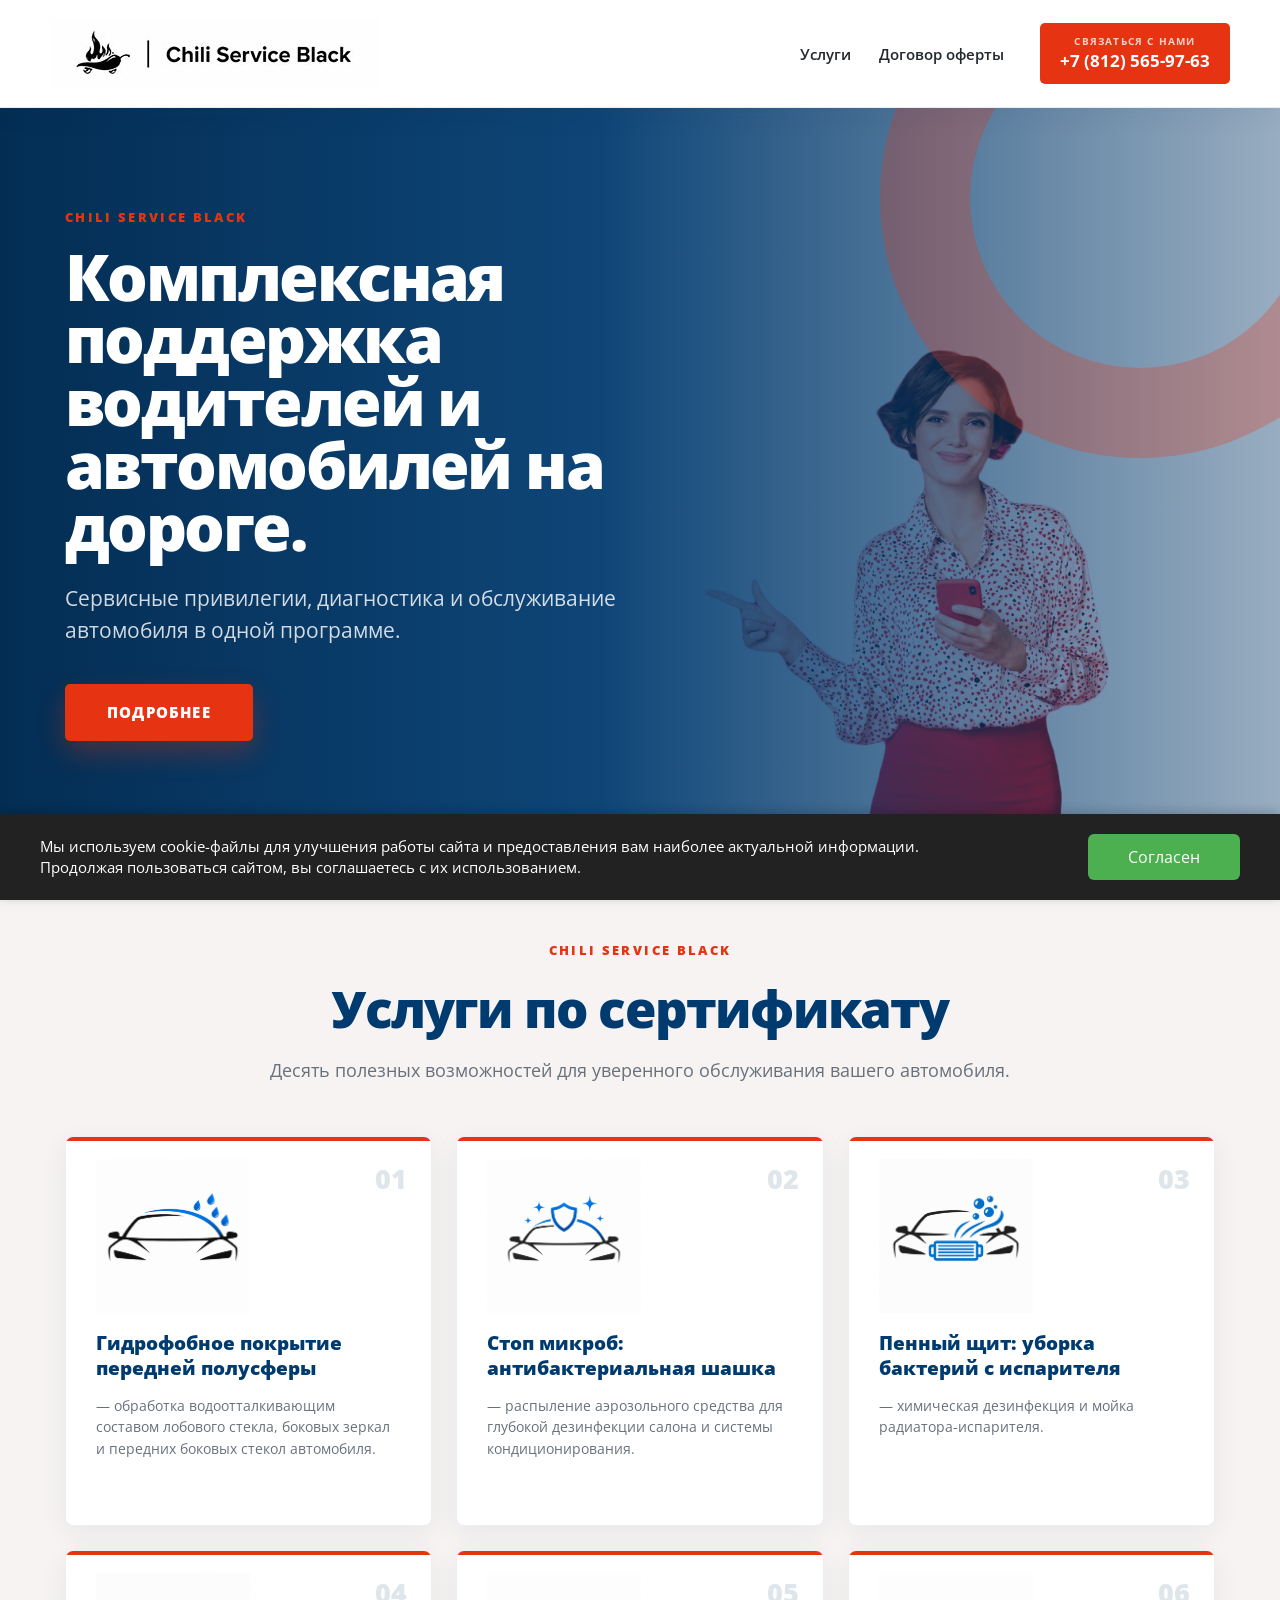
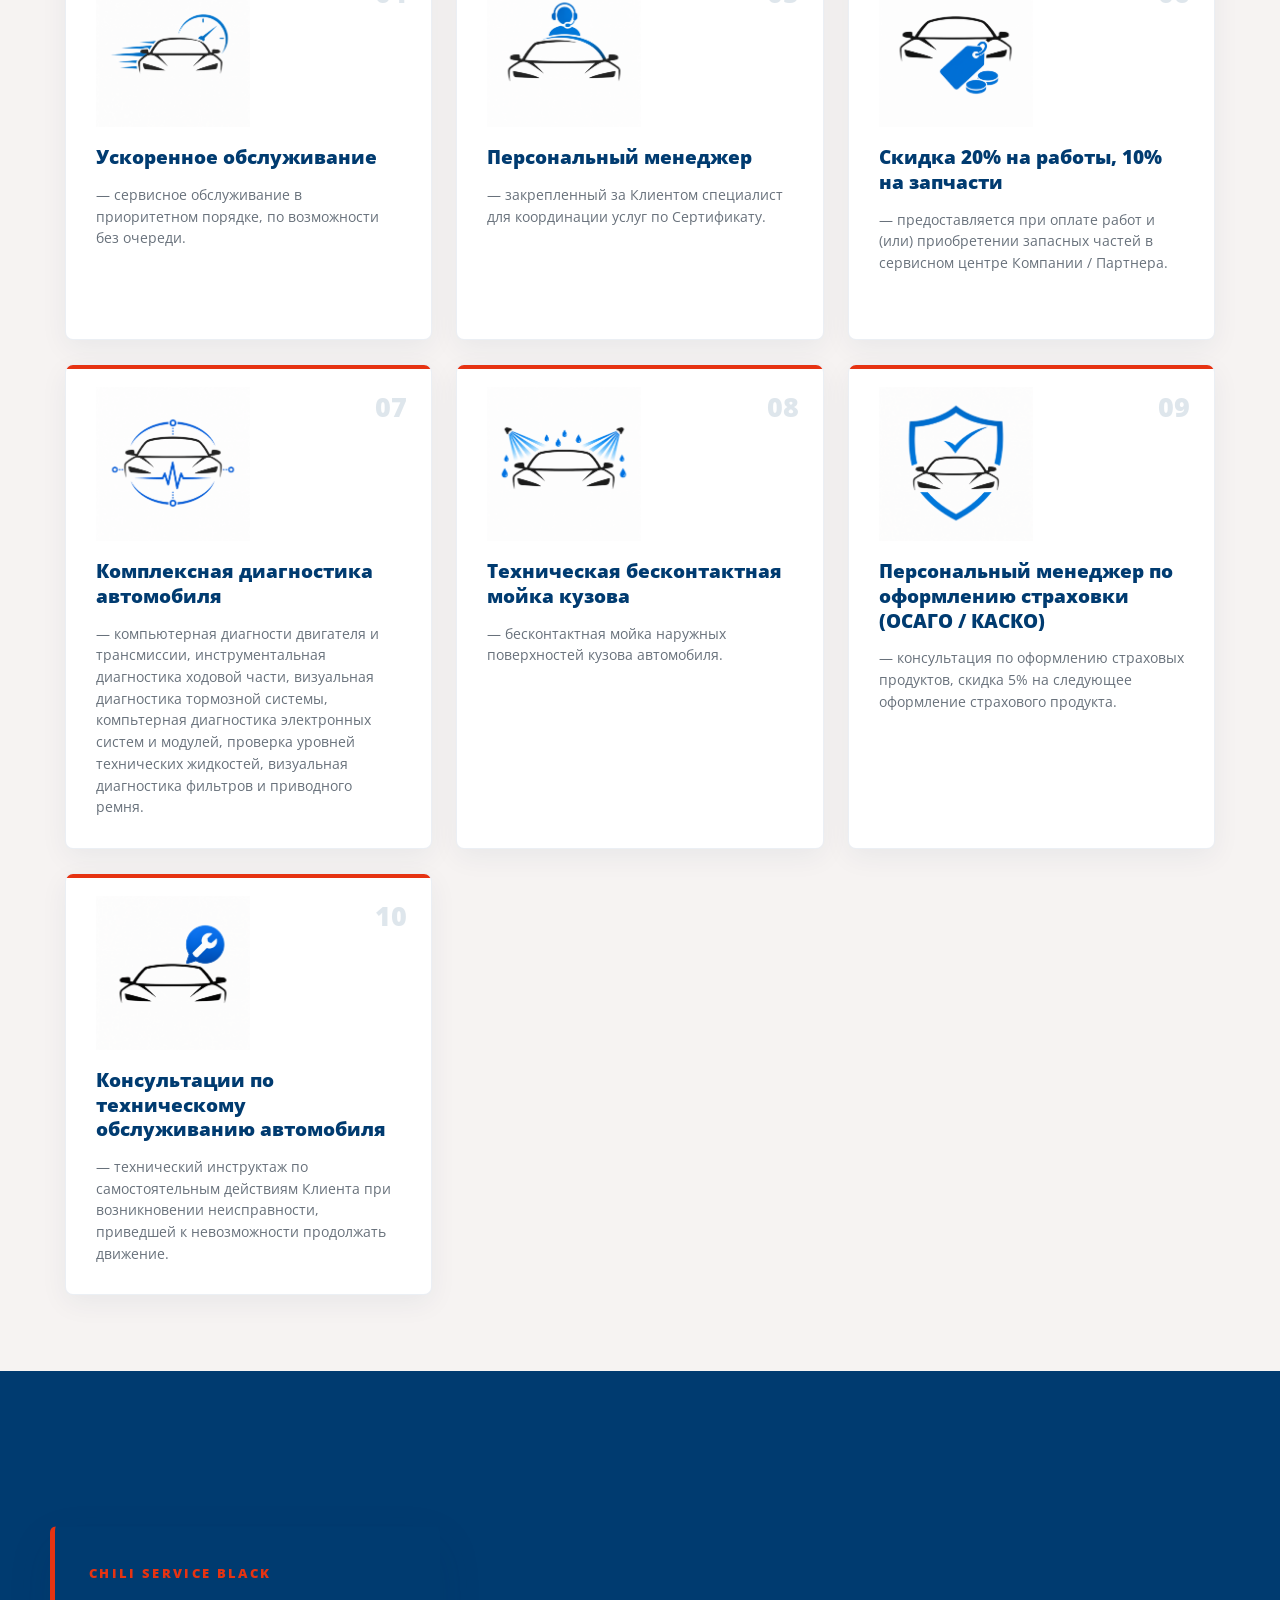
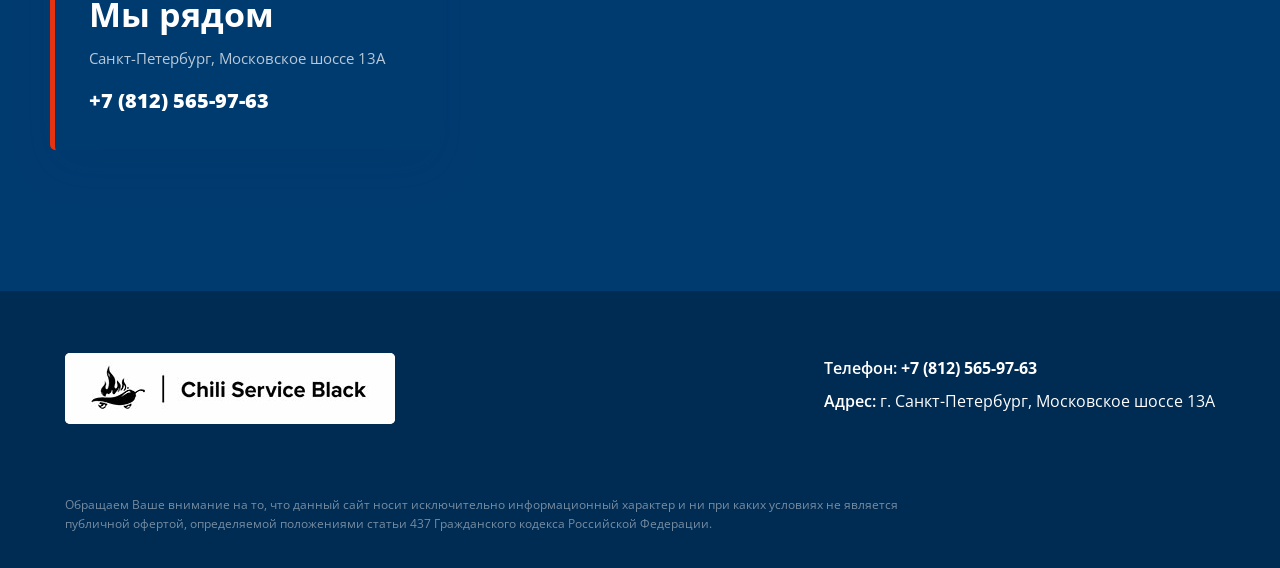
==== commit 9f829dd8: "Replace site logo" ====
--- a/index.html
+++ b/index.html
@@ -12,13 +12,13 @@
     <link rel="shortcut icon" href="./templates/alevak-3/favikon(am).png" type="image/png">
     <meta name="color-theme" content="">
     <link rel="stylesheet" href="./templates/alevak-3/css/style.css">
-    <link rel="stylesheet" href="./_external/stackpath.bootstrapcdn.com/bootstrap/4.4.1/css/bootstrap.min.css"  >
-    <script src="./_external/code.jquery.com/jquery-3.4.1.min.js"  ></script>
-    <script src="./_external/cdn.jsdelivr.net/npm/bootstrap@4.6.2/dist/js/bootstrap.min.js"  ></script>
+    <link rel="stylesheet" href="./vendor/stackpath.bootstrapcdn.com/bootstrap/4.4.1/css/bootstrap.min.css"  >
+    <script src="./vendor/code.jquery.com/jquery-3.4.1.min.js"  ></script>
+    <script src="./vendor/cdn.jsdelivr.net/npm/bootstrap@4.6.2/dist/js/bootstrap.min.js"  ></script>
     <script src="./templates/alevak-3/js/common.js"></script>
-    <script type="text/javascript" src="./_external/cdnjs.cloudflare.com/ajax/libs/fancybox/3.5.7/jquery.fancybox.min.js"></script>
+    <script type="text/javascript" src="./vendor/cdnjs.cloudflare.com/ajax/libs/fancybox/3.5.7/jquery.fancybox.min.js"></script>
     <script type="text/javascript" src="./templates/atlant/js/base.js"></script>
-    <link rel="stylesheet" href="./_external/cdn.jsdelivr.net/gh/fancyapps/fancybox@3.5.7/dist/jquery.fancybox.min.css">
+    <link rel="stylesheet" href="./vendor/cdn.jsdelivr.net/gh/fancyapps/fancybox@3.5.7/dist/jquery.fancybox.min.css">
     <link rel="stylesheet" href="./templates/alevak-3/css/chili-theme.css">
     
         </head>
@@ -37,7 +37,7 @@
     <header class="header w-100 flex">
         <div class="logo">
             <a class="menu-button" aria-label="Открыть меню"></a>
-            <a href="#top" class="brand-link"><img src="./templates/alevak-3/img/chili-service-black.png" alt="Chili Service Black"></a>
+            <a href="#top" class="brand-link"><img src="./templates/alevak-3/img/chili-service-black-new.jpg" alt="Chili Service Black"></a>
         </div>
         <ul class="header-nav">
             <li><a href="#usl">Услуги</a></li>
@@ -239,7 +239,7 @@
         <div class="container">
             <div class="flex">
                                 <div class="footer-brand">
-                    <img src="./templates/alevak-3/img/chili-service-black.png" alt="Chili Service Black">
+                    <img src="./templates/alevak-3/img/chili-service-black-new.jpg" alt="Chili Service Black">
                 </div>
                                 <div class="contacts">
                     <p><span>Телефон:</span> <a href="tel:78125659763">+7 (812) 565-97-63</a></p>
@@ -252,237 +252,93 @@
         </div>
     </footer>
     <!-- Modal -->
-    <div style="display: none; max-width: 80%;" id="hidden">
-        <p style="text-align: right;">Утвержден приказом генерального директора ООО &laquo;АВР&raquo;</p>
-<p><b>&nbsp;</b></p>
-<p style="text-align: center;"><b>Договор-оферта ООО &laquo;АВР&raquo;</b></p>
-<p style="text-align: center;"><b>Правила оказания сервиса предоставления услуг комплексной</b></p>
-<p style="text-align: center;"><b>предпродажной проверки и расширенной гарантии</b></p>
-<p>Настоящие Правила являются официальным предложением (публичной офертой) Общества с ограниченной ответственностью &laquo;АВР&raquo; в адрес любого физического лица, являющегося владельцем сертификата предоставления услуг комплексной предпродажной проверки и расширенной гарантии, на условиях установленных настоящими Правилами ООО &laquo;АВР&raquo; и действующим законодательством Российской Федерации, и содержит все существенные условия договора и порядок оказания услуг.</p>
-<ol>
-<li><b> Термины и определения</b></li>
-</ol>
-<p>Для целей, предусмотренных настоящими Правилами, используются следующие определения и понятия:</p>
-<p><b>Компания </b>- Общество с ограниченной ответственностью &laquo;АВР&raquo; (ООО &laquo;АВР&raquo;).</p>
-<p><b>Клиент</b> - физическое лицо, являющееся собственником транспортного средства, на чье имя и фамилию оформлен сертификат предоставления услуг комплексной предпродажной проверки и расширенной гарантии Компании.</p>
-<p><b>Сертификат предоставления услуг комплексной предпродажной проверки и продленной гарантии</b> (далее по тексту &ndash; &laquo;Сертификат&raquo;) &ndash; предоставленной Компанией Клиенту документ, имеющий в содержании ссылку на настоящие правила.</p>
-<p><b>Транспортное средство (</b>далее по тексту также &laquo;ТС&raquo;), <b>Автомобиль</b> - принадлежащее Клиенту на законном основании механическое транспортное средство, приводимое в движение двигателем внутреннего сгорания, предназначенное для перевозки по дорогам людей и/или оборудования, установленного на нем, отвечающее требованиям соответствующих стандартов, правил технической эксплуатации, инструкций заводов-изготовителей и другой нормативно-технической документации и действующему законодательству, зарегистрированное в установленном законодательством России порядке в органах ГИБДД МВД РФ, указанное в предоставленном компанией клиенту Сертификате, являющееся объектом Сервиса, в порядке и на условиях установленных настоящими Правилами.</p>
-<p><b>ПТС</b> - паспорт транспортного средства.</p>
-<p><b>Сервисная программа &laquo;Комплексная предпродажная проверка и продленная гарантия&raquo;</b> &ndash; продукт Компании, условия которого отражены в договоре &ndash; оферте, на условиях которого заключается Договор между Клиентом и Компанией, а также согласно условиям которого Компания оказывает услуги Клиентам.</p>
-<p><b>Акт осмотра ТС, далее по тексту &laquo;Акт осмотра&raquo;</b> - документ, оформленный Партнером Компании по результатам проведенного осмотра технического состояния ТС Клиента, подтверждающий право Клиента на получение услуг в соответствии с выбранной Программой и на условиях, установленных настоящими Правилами.</p>
-<p><b>Программа &laquo;Предпродажная проверка и продленная гарантия&raquo;</b>, далее по тексту <b>&laquo;Программа&raquo;</b> - сервис, оказываемый Клиенту Компанией или Партнерами Компании, на условиях, установленных настоящими Правилами и конкретной Программы. Сервис &ndash; услуги и работы по техническому обслуживанию и ремонту ТС Клиента, а также замене оригинальных запасных частей, признанных неисправными Компанией и/или Партнером Компании, оказываемые/выполняемые по истечению срока действия заводской гарантии изготовителя на ТС (в т.ч. в отношении ТС, по которым уже закончился срок заводской гарантии изготовителя ТС) в рамках выбранной Программы и на условиях, установленных настоящими Правилами, в Дилерском центре - продавце.</p>
-<p><b>Агент Компании</b> - физическое или юридическое лицо, официально совершающее действия по привлечению потенциальных Клиентов (по их желанию) и информированию Клиентов, при выборе ими Компании для заключения Договора.</p>
-<p><b>Партнер Компании</b> &ndash; физическое или юридическое лицо, на основании договора с Компанией оказывающее Клиентам услуги Сервиса по условиям Программ. К Партнерам Компании также относятся те лица, что указываются в Заявлении Клиента.</p>
-<p><b>Лимит ответственности Компании</b> - сумма, в пределах которой, Компания производит работы по техническому обслуживанию и ремонту ТС на СТО, включая стоимость запасных частей и жидкостей, замена которых требуется в рамках условий и объема работ в соответствии с Программой и на условиях, предусмотренных настоящими Правилами.</p>
-<p><b>Условия выполнения работ</b> - документ, определяющий порядок выполнения работ по Договору и являющийся неотъемлемым приложением к настоящим Правилам. (Приложение №4 к настоящим Правилам).</p>
-<p><b>СТО</b> - станции технического обслуживания, определенные (авторизованные) Компанией для проведения диагностики неисправности, технического обслуживания и ремонта ТС Клиента. К авторизованным СТО также относятся те СТО, что указываются в Заявлении Клиента.</p>
-<p><b>ТО</b> - плановое (регламентное) техническое обслуживание ТС Клиента, определяемое заводом-изготовителем ТС.</p>
-<p><b>Поломка ТС</b> &ndash; непреднамеренный, непредвиденный, внезапно возникший, частичный или полный отказ/ разрушение отдельных узлов, агрегатов, систем и/ или устройств ТС, предусмотренных Договором, возникший в период действия Договора, если этот отказ явился следствием заводского дефекта.</p>
-<p><b>Нормальный износ</b> &ndash; линейно-зависимый от времени и пробега ТС, постепенный отказ детали в результате износа или обычного воздействия факторов окружающей среды, связанный с изменением физико-химических свойств материала детали. Под износом понимается результат любого вида изнашивания, проявляющийся в виде отделения или остаточной деформации материала.</p>
-<p>&nbsp;</p>
-<ol start="2">
-<li><b> Предмет Договора</b>
-<ul>
-<li>1. Предметом настоящей оферты является предложение заключить Договор на условиях Программы в объемах и порядке, установленных настоящими Правилами. Сервис Клиенту может быть отказан по усмотрению Компании как силами Компании, так и силами партнеров Компании за счет Компании, в пределах Лимитов ответственности в рамках выбранной Клиентом Программы. Предоставление доступа к Сервису помимо срока и Лимитов ответственности Компании, установленных выбранной Клиентом Программой, также обуславливается пробегом ТС Клиента и соблюдением выданных Клиенту рекомендаций.</li>
-<li>2. Стороны признают Договор - договором присоединения, регулируемым положениями ст. 428 ГК РФ, по которому Клиент присоединяется к условиям, изложенным в нем, без каких-либо исключений и оговорок.</li>
-<li>3. Акцепт оферты настоящего Договора является полным и безоговорочным с момента законного заключения Договора путем приобретения сертификата Клиентом. Клиент приобретает статус лица, вступившего с Компанией в договорные отношения в соответствии с условиями данной публичной оферты, и считается ознакомившимся и согласившимся с условиями настоящей оферты в полном объеме.</li>
-<li>4. Договор имеет Клиентский характер, Клиент при подаче Заявления, получает доступ к Сервису. Доступ к Сервису считается предоставленным Клиенту при наличии у Клиента фактической возможности заказывать работы и услуги, включенные в Сервис.</li>
-<li>5. Настоящий договор является абонентским в соответствии с положениями ст. 429.4 ГК РФ. На основании данного договора Клиенту за плату предоставляется абонентское обслуживание в виде права получения в порядке и на условиях, указанных в Сертификате ремонтных работ и иных услуг в отношении автомобиля.<br /><br /></li>
-</ul>
-</li>
-</ol>
-<ul>
-<li><b>3 </b><b>Порядок заключения Договора</b></li>
-</ul>
-<p>&nbsp;</p>
-<ul>
-<li>1. Для заключения договора с Компанией, Клиенту необходимо:
-<ul>
-<li>1.1. Ознакомиться с настоящими Правилами на сайте Компании http://pulkovoservice.ru;</li>
-<li>1.2. Выбрать программу обслуживания, согласно предложенных на сайте</li>
-</ul>
-</li>
-</ul>
-<p>http://pulkovoservice.ru;</p>
-<ul>
-<li>1.3. Приобрести Сертификат;</li>
-</ul>
-<ul>
-<li>2. Условия, исключающие возможность получения Клиентом Сервиса
-<ul>
-<li>2.1. Частично или полностью отсутствует, или имеет следы изменений, поврежден коррозией и т.д. идентификационный номер ТС (VIN-код);</li>
-<li>2.2. В ТС внесены изменения, препятствующие дальней законной и безопасной эксплуатации ТС;</li>
-<li>2.3. Принадлежность ТС правоохранительным органам, Министерству обороны РФ, МЧС, Министерству здравоохранения РФ, прочим специальным службам;</li>
-<li>2.4. ТС является гоночной или испытательной техникой;</li>
-<li>2.5. ТС является выставочным или музейным экспонатом;</li>
-<li>2.6. Несоответствие ТС характеристикам, заявленным в программе;</li>
-<li>2.7. Компанией выявлены любые мошеннические или недобросовестные действия Клиента или выявлен факт предоставления ложных сведений в отношении ТС или целей его использования;</li>
-</ul>
-</li>
-<li>3. В случае если Компании станут известны обстоятельства, по которым ТС не соответствует ограничениям, указанным в п.2.1-2.6, Компания имеет право потребовать проведение осмотра ТС Клиента, с целью установления соответствия ТС критериям настоящих Правил.</li>
-</ul>
-<p>Проведение осмотра ТС производится силами Компании и на бесплатной для Клиента основе в срок и месте, согласованные с Клиентом. При этом максимальный срок, в течение которого Клиент обязан предоставить ТС на осмотр, не более 30 календарных дней с даты получения соответствующего уведомления от Компании с указанием обстоятельств, подтверждающие вероятность несоответствия ТС критериям и целесообразность проведения осмотра. При этом место проведения осмотра должно быть в пределах 50 км от административных границ населенного пункта, в котором прописан Клиент. Допускается определение места проведения осмотра на расстоянии более 50 км только в случае согласия Клиента. По итогам проведенного осмотра ТС Клиенту выдается Акта осмотра ТС, копию которого Клиент обязан предоставить Компании в течение 30 календарных дней с даты проведения осмотра ТС.</p>
-<ul>
-<li>4. В случае если Акт осмотра ТС не подтверждает соответствие состояния ТС сведениям, указанным в Заявлении, и/или критериям выбранной Программы, а также в случае непредставления ТС Клиентом, Компания вправе по своему выбору:
-<ul>
-<li>4.1. В одностороннем порядке расторгнуть договор с клиентом. Денежные средства, оплаченные клиентом за Сертификат в этом случае возврату не подлежат;</li>
-<li>4.2. Приостановить действие сертификата до момента устранения Клиентом нарушений;</li>
-</ul>
-</li>
-<li>5. В случае если Клиент в течение 3 (трех) дней после получения Акта осмотра с рекомендациями по устранению выявленных несоответствий состояния ТС выбранной Программе не заявит об отказе от Договора, Клиент считается принявшим обязательства по выполнению рекомендаций в Акте осмотра.</li>
-</ul>
-<p>&nbsp;</p>
-<ul>
-<li>6. Если в период действия Договора произошла смена собственника ТС, для того чтобы продолжить обслуживание по Программе, новый владелец ТС обязан в течение 10 (десяти) рабочих дней с момента смены собственника ТС, перерегистрировать Договор. На нового владельца ТС возлагаются все права и обязанности, предусмотренные настоящими Правилами до окончания действия Программы, выбранной первым владельцем ТС.</li>
-</ul>
-<p>&nbsp;</p>
-<ul>
-<li>7. Компания вправе потребовать проведение осмотра ТС у нового собственника ТС в соответствии с порядком, указанным в п. 3.3. -3.4. настоящих Правил. В случае отказа новым собственником от предоставления автомобиля на осмотр Компания вправе приостановить действие Договора.</li>
-</ul>
-<p>&nbsp;</p>
-<ul>
-<li>8. В случае непредставления Клиентом ТС, для прохождения осмотра в указанный Компанией срок и интервал времени, вновь назначенный осмотр ТС будет производиться за счет Клиента. В этом случае, стоимость осмотра и оформления Акта осмотра составит 5000 (пять тысяч) рублей, которые должны быть уплачены Клиентом в кассу или на расчетный счет Партнера Компании, проводящего осмотр ТС.</li>
-</ul>
-<p>&nbsp;</p>
-<ul>
-<li><b>4 </b><b>Обязанности сторон</b>
-<ul>
-<li>1. Обязанности Компании:
-<ul>
-<li>1.1. Компания обязуется произвести комплексную предпродажную юридическую проверку ТС, включающую в себя:</li>
-</ul>
-</li>
-</ul>
-</li>
-</ul>
-<p>- проверку ТС на предмет угона или иного вида хищения;</p>
-<p>- проверку ТС на предмет наличия залога или иных обременений;</p>
-<p>- проверку ТС на предмет наличия изменений, препятствующих дальнейшей эксплуатации ТС или регистрации ТС;</p>
-<ul>
-<li>1.2. Компания обязуется оказать услуги по осуществлению расширенной гарантии ТС, включающей в себя:</li>
-</ul>
-<p>- Техническая консультация, в случае обращения Клиента по телефону 78125659763, включающая в себя любые устные консультации квалифицированного специалиста без осмотра ТС, осуществляемые по телефону;</p>
-<p>- Юридическая консультация, в случае обращения Клиента по телефону 78125659763, юридическая помощь оказывается по следующим вопросам:</p>
-<p>&nbsp; - регистрация и снятие ТС с учета;</p>
-<p>- прохождение ТО;</p>
-<p>- оформление полисов ОСАГО/КАСКО;</p>
-<p>- страховые споры;</p>
-<p>- вопросы, связанные с ДТП;</p>
-<p>- вопросы трактования норм, правил и требований ПДД;</p>
-<p>- инструкции о прохождении медицинского освидетельствования;</p>
-<p>- сделки с транспортным средством;</p>
-<p>- защита прав потребителя при обслуживании и ремонте автомобиля;</p>
-<p>- иные вопросы правоотношений в области автомобильного транспорта и эксплуатации транспортных средств, в том числе по вопросам взаимоотношений с правоохранительными органами и иными организациями в сфере автомобильного транспорта и эксплуатации транспортных средств;</p>
-<p>- Техническая помощь в рамках приобретаемой программы, которая может включать в себя:</p>
-<p>- проведение мероприятий по запуску двигателя Автомобиля, в том числе не менее чем от одного внешнего источника при условии возможности доступа к АКБ Автомобиля без использования специальных инструментов;</p>
-<p>- работы по замене колеса Автомобиля, включающие в себя непосредственно замену колеса Автомобиля в сборе на штатное запасное колесо Автомобиля при отсутствии сорванных/неисправных крепежных болтов/гаек или иных систем и механизмов крепления колеса, при наличии физической возможности путем применения штатного инструмента Автомобиля, и при условии отсутствия специальных устройств, исключающих снятие колеса Автомобиля без применения других специальных устройств (в случае отсутствия последних у Клиента Компании);</p>
-<p>- диагностика и мелкий ремонт на месте, не требующий использования специализированных инструментов или работ под днищем или подкапотным пространством автомобиля (осуществляется силами технического специалиста, прибывшего на место для оказания помощи);</p>
-<p>- замена ламп и предохранителей осуществляется силами технического специалиста, прибывшего на место для оказания помощи, при условии наличия ламп и/или предохранителей у Клиента;</p>
-<p>- отключение сигнализации осуществляется силами технического специалиста, прибывшего на место для оказания помощи;</p>
-<p>- вскрытие автомобиля, багажника осуществляется силами технического специалиста, прибывшего на место для оказания помощи, при условии, что конструктивные особенности автомобиля позволяют осуществить данную работу.</p>
-<p>Перечисленные в п. 4.1.2 услуги могут быть отказаны не чаще 1 (одного) раза в месяц.<br /><br /></p>
-<ul>
-<li>2. Обязанности клиента:
-<ul>
-<li>2.1. Клиент обязуется предоставить компании всю, предусмотренную настоящим Договором информацию;</li>
-<li>2.2. Клиент обязуется оплатить Сертификат, в соответствии с установленной стоимостью выбранной программы;</li>
-<li>2.3. Клиент обязуется пользоваться правами по настоящему договору добросовестно;</li>
-<li>2.4. Клиент обязуется:
-<ul>
-<li>&nbsp;&bull; эксплуатировать Автомобиль в полном соответствии с указаниями завода-изготовителя и действующими правилами дорожного движения;</li>
-<li>&nbsp;&bull; не вмешиваться в работу электронных блоков Автомобиля, в том &nbsp;числе &nbsp;не &nbsp;менять &nbsp;программное обеспечение электронного блока управления двигателем (чип-тюнинг);</li>
-<li>&nbsp;&bull; проходить каждое плановое техническое обслуживание Автомобиля в Чили сервис каждые 10 000 км;</li>
-<li>&nbsp;&bull; предоставить по требованию ООО &laquo;АВР&raquo; все заказ-наряды &nbsp;на &nbsp;проведение &nbsp;ремонтов, плановых обслуживаний Автомобиля, для чего я обязуюсь обеспечить хранение таких документов или возможность их &bull; восстановления;</li>
-<li>&nbsp;&bull; следовать всем рекомендациям, полученным в ходе посещения сервиса в рамках технического обслуживания (планового или внепланового) и исправлять любые неисправности, выявленные в ходе технического обслуживания до обращения по Программе;</li>
-<li>&nbsp;&bull; *в течение 10 дней с момента заключения Договора я обязуюсь заменить моторное &nbsp;масло &nbsp;и &nbsp;масляный фильтр в Автомобиле (если нет подтверждение его замены в &nbsp;виде &nbsp;Заказ &nbsp;наряда) &nbsp;или &nbsp;с &nbsp;момента &nbsp;замены масла двигателя до момента покупки Автомобиля прошло более 3 (трех) месяцев и (или) более 5 000 (пять тысяч) километров;</li>
-<li>&nbsp;&bull; **первое обращение по гарантийному случаю возможно через 1 000 км пробега или после истечения 14 дневного срока с момента приобретения Автомобиля, в зависимости от того, какое из условий &nbsp;наступит раньше.</li>
-</ul>
-</li>
-</ul>
-</li>
-</ul>
-<p>&nbsp;</p>
-<ul>
-<li><b>5 </b><b>Особые условия<br /><br /></b>
-<ul>
-<li>1. В соответствии со статьей 438 ГК РФ, Стороны договорились, что приобретение Сертификата/подписание Заявления о присоединении к условиям публичной оферты, размещенной на сайте http://pulkovoservice.ru является полным, безоговорочным и явно выраженным акцептом Клиентом Оферты.</li>
-</ul>
-</li>
-</ul>
-<p>&nbsp;</p>
-<ul>
-<li>2. Стороны договорились, что Компания вправе в одностороннем внесудебном порядке отказаться от исполнения Договора с Клиентом в случае злоупотребления услугами Компании со стороны Клиента, а равно при попытках Клиента совершить такие злоупотребления или недобросовестном поведении Клиента. Досрочное расторжение Договора между Клиентом и Компанией осуществляется в порядке, предусмотренном действующим законодательством Российской Федерации. При этом Клиент обязан в бесспорном порядке компенсировать все произведенные Компанией фактические расходы, связанные с оказанием услуг. Стоимость услуг определяется внутренними правилами Компании. Клиент может по своему усмотрению использовать или не использовать доступ к Сервису, при этом Компания считается выполнившей свои обязательства перед Клиентом, если доступ к Сервису Клиенту был предоставлен, но Клиент по независящим от Компании причинам его не использовал.</li>
-</ul>
-<p>&nbsp;</p>
-<ul>
-<li>3. Стороны договорились считать злоупотреблением услугами Компании со стороны Абонента следующие действия Абонента:</li>
-</ul>
-<p>- трехкратное невыполнение рекомендаций Компании и(или) Партнеров Компании, данные Абоненту при оказании услуг на условиях и в порядке, предусмотренных настоящим Договором;</p>
-<p>- умышленный заказ услуг по технической помощи без необходимости, а равно умышленный обман Компании при указании необходимости в выполнении Компанией работ, оказании услуг на условиях и в порядке, предусмотренном настоящим Договором;</p>
-<p>- любые умышленные действия Абонента, направленные на выполнение Компанией работ, в порядке ином, чем установлено настоящим Договором;</p>
-<p>- любые умышленные действия Абонента, направленные на причинение или увеличение вреда Автомобилю, влекущие возникновение или увеличение обязательств Компании по настоящему Договору;</p>
-<p>- заявление Абонентом отказа от услуг или претензии в адрес Компании, не мотивированных нарушениями условий Договора со стороны Компании при оказании услуг или выполнении работ, в том числе: претензий, связанных с не ознакомлением с условиями Договора, либо с незнанием о наличии иных Карт по Наполнению и других подобных обстоятельствах, в случаях, когда приобретение Абонентом Карты являлось условием для получения Абонентом скидки по другому продукту (в том числе у третьего лица), либо скидки на комплексный продукт, содержащий в себе приобретение Карты. Такое поведение Абонента расценивается как недобросовестное.</p>
-<ul>
-<li>4. Стороны договорились, что покупка Сертификата влечет для Компании необходимость совершения расходов на работу программного обеспечения онлайн-платформы (лицензионные и операционные платежи), работу колл-центра, работу рассчитываемого количества спецтехники, зарплату персонала, а также выплаты абонентской платы Партнерам Компании на всей территории покрытия, услуги которых бронируются Компанией по факту Активации абонентской карты на плановой основе. Стороны договорились считать фактический размер расходов, понесенных Компанией по факту Активации абонентской карты, соразмерным стоимости Оферты.</li>
-</ul>
-<p>&nbsp;</p>
-<ul>
-<li><b>6 </b><b>Порядок разрешения споров, ответственность сторон<br /><br /></b>
-<ul>
-<li>1. Все споры и разногласия между Компанией и Абонентом разрешаются путем переговоров. При недостижении согласия, спор между сторонами разрешается в суде в соответствии с действующим законодательством Российской Федерации. Если не предусмотрено иное, срок рассмотрения обращений (претензий) составляет 30 (тридцать) календарных дней с даты получения обращения, направленного заказной корреспонденцией или курьерской доставкой.</li>
-</ul>
-</li>
-</ul>
-<p><b>&nbsp;</b></p>
-<ul>
-<li>2. Стороны освобождаются от ответственности за неисполнение или ненадлежащее исполнение своих обязательств, предусмотренных Договором в случае, если такое неисполнение явилось следствием действий обстоятельств непреодолимой силы (форс-мажор), в том числе чрезвычайных и непредотвратимых обстоятельств при конкретных условиях конкретного периода времени. К обстоятельствам непреодолимой силы относятся, включая, но, не ограничиваясь: явления стихийного характера (землетрясение, наводнение, удар молнии, оползень, аномальные погодные условия); мораторий органов власти и управления; забастовки и иные подобные обстоятельства.</li>
-</ul>
-<p><b>&nbsp;</b></p>
-<ul>
-<li>3. Сторона, попавшая под влияние форс-мажорных обстоятельств, обязана уведомить об этом другую сторону в разумных срок с момента, как ей стало известно о наступлении таких обстоятельств.</li>
-</ul>
-<p><b>&nbsp;</b></p>
-<ul>
-<li>4. Стороны договорились, что все споры, вытекающие из Договора, подлежат рассмотрению по месту нахождения Ответчика. <br /><br /></li>
-</ul>
-<p><b>&nbsp;</b></p>
-<ul>
-<li><b>7 </b><b>Персональные данные<br /><br /></b>
-<ul>
-<li>1. Заключая настоящий Договор с Компанией, Абонент выражает свое согласие и разрешает Компании обрабатывать свои персональные данные, и(или) поручает Компании обрабатывать персональные данные своих представителей во исполнение Федерального закона № 152-ФЗ от 27 июля 2006 г. &laquo;О персональных данных&raquo;, в том числе: фамилию, имя, отчество, дату рождения, номер мобильного телефона, адрес электронной почты; марку, модель, государственный регистрационный знак транспортного средства.</li>
-</ul>
-</li>
-</ul>
-<p>&nbsp;</p>
-<ul>
-<li>2. Абонент дает свое согласие (обеспечивает согласие своих представителей) на обработку персональных данных в том числе, но не ограничиваясь, на сбор, систематизацию, накопление, хранение, уточнение (обновление, изменение), обезличивание, распространение (в том числе передачу на территории Российской Федерации и трансграничную передачу), обезличивание, блокирование, уничтожения персональных данных, а также передачу их Партнерам Компании с целью дальнейшей обработки (включая сбор, систематизацию, накопление, хранение, уточнение (обновление, изменение), использование, распространение (в том числе передачу на территории Российской Федерации и трансграничную передачу), обезличивание, блокирование, уничтожения персональных данных.</li>
-</ul>
-<p>&nbsp;</p>
-<ul>
-<li>3. Указанные персональные данные используются для оказания услуг, для проведения исследований, направленных на улучшение качества услуг, для проведения маркетинговых программ, статистических исследований, а также для продвижения услуг на рынке, путем осуществления прямых контактов с Абонентом с помощью различных средств связи, включая, но не ограничиваясь: почтовая рассылка, электронная почта, телефон, факсимильная связь, сеть Интернет. Абонент выражает согласие и разрешает Компании и Партнерам Компании обрабатывать персональные данные Абонента, с помощью автоматизированных систем управления базами данных, а также иных программных средств, специально разработанных по поручению Компании. Работа с такими системами осуществляется по предписанному Компанией алгоритму (сбор, систематизация, накопление, хранение, уточнение, использование, блокирование, уничтожение). Используемые способы обработки включая, но не ограничиваясь: автоматическая сверка почтовых кодов с базой кодов, автоматическая проверка написания названий улиц/населенных пунктов, автоматическая проверка действительности VIN и государственных регистрационных знаков Автомобиля, уточнение данных с Абонентом путем телефонной, почтовой связи с Абонентом или с помощью контакта через сеть Интернет, сегментация базы по заданным критериям. Абонент соглашается с тем, что если это необходимо для реализации целей, указанных в настоящем Договоре, его персональные данные могут быть переданы третьим лицам, которым Компания может поручить обработку персональных данных Абонента на основание договора, заключенного с такими лицами, при условии соблюдения требований законодательства Российской Федерации об обеспечении такими третьими лицами конфиденциальности персональных данных и безопасности персональных данных при их обработке, руководствуясь Федеральным законом № 152-ФЗ от 27 июля 2006 г. &laquo;О персональных данных&raquo;, подзаконных актов, других, определяющих случаи и особенности обработки персональных данных федеральных законов РФ, руководящих и методических документов. При передаче указанных данных Абонента Компания предупреждает лиц, получающих персональные данные Абонента, о том, что эти данные являются конфиденциальными и могут быть использованы лишь в целях, для которых они сообщены и требуют от этих лиц соблюдения этого Правила. Абонент вправе запросить у Компании полную информацию о своих персональных данных, их обработке и использовании, а также потребовать исключения или исправления/дополнения неверных или неполных персональных данных, отправив соответствующий письменный запрос на имя Компании на юридический адрес. Данное Абонентом согласие на обработку его персональных данных предоставляется Абонентом сроком на 10 (Десять) лет и может быть отозвано посредством направления Абонентом соответствующего письменного заявления в адрес Компании.<br /><br /></li>
-</ul>
-<ul>
-<li><b>8 </b><b>Заключительные положения</b></li>
-</ul>
-<p><b>&nbsp;</b></p>
-<ul>
-<li>1. Все условия Договора между Абонентом и Компанией, включая существенные, приведены в настоящем Договоре и являются его неотъемлемой частью. Любые изменения к условиям Договора, заключенного и действующего между сторонами, могут оформляться в письменном виде на русском языке, подписываться обеими сторонами и/или их уполномоченными представителями, либо публиковаться в сети Интернет на сайте Компании http://pulkovoservice.ru Компания оставляет за собой право изменять объем услуг, оказываемых Компанией, в сторону увеличения и(или) изменения порядка их оказания, если эти изменения направлены на улучшение качества обслуживания Абонентов с правом опубликовать вступившие в силу изменения на своем сайте. Опубликованные изменения считаются доведенными до сведения Абонента в полном объеме и вступают в силу, становятся обязательными для сторон с момента</li>
-</ul>
-<p>&nbsp;</p>
-<ul>
-<li>2. Любые изменения, связанные с изменением сведений о Компании (реквизитов Компании), актуализируются Компанией путем внесения соответствующих в Оферту в одностороннем порядке и доводится до сведения Абонентов путем публикации соответствующих изменений на сайте Компании.</li>
-</ul>
-<p>&nbsp;</p>
-<ul>
-<li>3. Во всем остальном, что не урегулировано или не полностью урегулировано настоящим Договором, стороны руководствуются действующим законодательством Российской Федерации.</li>
-</ul>
-<p>&nbsp;</p>
-<p>&nbsp;</p>
-<p>&nbsp;</p>
-<p>&nbsp;</p>
-<p>&nbsp;</p>
-<p>&nbsp;</p>
-<p>&nbsp;</p>
+    <div style="display: none; max-width: 80%;" id="hidden" class="offer-modal">
+        <div class="offer-document">
+            <p class="offer-approval">Утверждено приказом генерального директора ООО «Аврора»</p>
+            <h2 class="offer-title">ДОГОВОР-ОФЕРТА ООО «Аврора»</h2>
+            <p class="offer-subtitle">на заключение договора по сертификату «Чили Блэк»</p>
+            <h3>РАЗДЕЛ 1. СЛОВАРЬ ТЕРМИНОВ</h3>
+            <p>1. Если в тексте настоящей Оферты не указано иное, термины и определения имеют следующее значение:</p>
+            <p>1.1. «Автомобиль» (ТС) – принадлежащее Абоненту на законном основании транспортное средство, предназначенное для перевозки по дорогам людей и (или) оборудования, установленного на нем, отвечающее требованиям соответствующих стандартов, правил технической эксплуатации, инструкций заводов-изготовителей и другой нормативно-технической документации, зарегистрированное в установленном законодательством Российской Федерации порядке в органах ГИБДД МВД России, указанное Абонентом при приобретении Сертификата, являющееся объектом работ и (или) услуг, оказываемых Компанией, в порядке и на условиях, установленных Договором, за исключением: мопедов и велосипедов; автомобилей с боковым прицепом; трехколесных механических транспортных средств; автомобилей, с момента выпуска которых прошло более тридцати лет, а также транспортных средств, выпущенных общим тиражом менее чем сто экземпляров; автомобилей, не зарегистрированных в порядке, установленном законодательством Российской Федерации (за исключением случаев, предусмотренных законодательством РФ).</p>
+            <p>1.2. «Абонент» – лицо, совершившее акцепт настоящей Оферты путем оплаты Цены Договора.</p>
+            <p>1.3. «Договор» – соглашение между Абонентом и Компанией, заключенное на условиях, предусмотренных Офертой, в порядке, установленном главой 28 ГК РФ.</p>
+            <p>1.4. «Сертификат» – документ в бумажной форме, подтверждающий право Абонента на получение от Компании работ или услуг по Договору в пределах выбранного Тарифа.</p>
+            <p>1.5. «Срок действия Сертификата» – 6 (шесть) месяцев с даты его активации.</p>
+            <p>1.6. «Активация Сертификата – первое обращение Абонента по Сертификату за получением любой услуги, включенной в Тариф.</p>
+            <p>1.7. «Компания» – Общество с ограниченной ответственностью «Аврора» (ООО «Аврора) (адрес места нахождения: 196158, г. Санкт-Петербург, Московское шоссе, дом 13, корпус 7, литер Б, пом. 7-Н, место 1, ОГРН: 1207800117139, ИНН: 7810903211, телефон контакт-центра: 8 (812) 565-97-63, сайт: https://chili-service-black.ru/).</p>
+            <p>1.8. «Тариф» – наименование, объем и условия оказываемых Компанией Абоненту работ и услуг. Сертификаты могут различаться по наполнению, поэтому к договору с каждым конкретным Абонентом относятся условия Оферты только по тем работам и услугам, которые включены в Тариф данного Абонента.</p>
+            <p>1.9. «ОСАГО» – обязательное страхование автогражданской ответственности.</p>
+            <p>1.10. «Партнер – лицо, не являющееся Абонентом, осуществляющее с Компанией взаимодействие на основании и в порядке, предусмотренном соглашениями, заключенными между Компанией и Партнером для целей заключения и (или) последующего исполнения Договора.</p>
+            <p>1.11. «Сторона» – Абонент или Компания индивидуально.</p>
+            <p>1.12. «Стороны» – Абонент и Компания совместно.</p>
+            <p>1.13. «Платеж» – единый денежный платеж, вносимый Абонентом при оплате Сертификата, который распространяется на весь срок действия Сертификата и покрывает право Абонента на получение работ и (или) услуг, включенных в Тариф, в соответствии с условиями Договора.</p>
+            <h3>РАЗДЕЛ 2. ОБЩИЕ ПОЛОЖЕНИЯ О ДОГОВОРЕ</h3>
+            <p>2.1. Настоящая Оферта является официальным предложением (публичной офертой) ООО «Аврора» в адрес любого дееспособного физического лица или правоспособного юридического лица, обладающего необходимыми полномочиями заключить Договор с ООО «Аврора» на изложенных в настоящей Оферте условиях. Оферта содержит все существенные условия Договора и порядок оказания услуг.</p>
+            <p>2.2. По Договору, заключаемому на основании условий настоящей Оферты, Компания за плату обязуется предоставить Абоненту право на получение работ и (или) услуг, включенных в Тариф и указанных в Сертификате, по обращению Абонента в течение срока действия Сертификата.</p>
+            <p>2.3. Объем работ (услуг), оказываемых Абоненту, содержится в Сертификате и зависит от выбранного Тарифа. Описание всех возможных работ (услуг) содержится в разделе 3 Оферты.</p>
+            <p>2.4. Работы (услуги) могут оказываться как самой Компанией, так и привлеченными Компанией третьими лицами. Абонент обязан принять исполнение по Договору от привлекаемых Компанией третьих лиц.</p>
+            <p>2.5. Стороны признают Договор договором присоединения, регулируемым положениями статьи 428 ГК РФ, по которому Абонент присоединяется к условиям, изложенным в нем, без каких-либо исключений и оговорок.</p>
+            <p>2.6. Стороны признают Договор таким, в котором содержатся одновременно элементы договора возмездного оказания услуг и договора подряда (смешанный договор). По тексту Оферты формулировки «выполнение работ» и «оказание услуг» тождественны в своем значении.</p>
+            <p>2.7. Для заключения договора с Компанией Абоненту необходимо: ознакомиться с настоящей Офертой на сайте Компании https://chili-serviceblack.ru/; выбрать Тариф; приобрести Сертификат.</p>
+            <h3>РАЗДЕЛ 3. ОБРАЩЕНИЕ АБОНЕНТА. УСЛУГИ (РАБОТЫ), ВКЛЮЧАЕМЫЕ В ТАРИФЫ</h3>
+            <p>3.1. Начиная с даты активации Сертификата, Абонент вправе обратиться к Компании за востребованной им услугой (работой). Обращения Абонентов принимаются непосредственно в сервисном центре, а также по телефону единой операторской службы Компании: 8 (812) 565-97-63 (контакт-центр) в круглосуточном режиме, а обрабатываются с 09 часов до 19 часов. Обращения Абонентов также могут приниматься иными способами, если это предусмотрено Сертификатом.</p>
+            <p>3.2. В рамках Тарифов Сервис может включать в себя следующие виды работ (услуг):</p>
+            <p>3.2.1. Услуга «Гидрофобное покрытие передней полусферы» – обработка специальным водоотталкивающим составом лобового стекла, боковых зеркал и передних боковых стекол Автомобиля. Услуга может быть оказана один раз за срок действия Сертификата. Стоимость оказания услуги составляет 15 000 (пятнадцать тысяч) рублей.</p>
+            <p>3.2.2. Услуга «Стоп микроб: антибактериальная шашка» – распыление аэрозольного средства для глубокой дезинфекции и устранения запахов в салоне Автомобиля и системе кондиционирования. Услуга может быть оказана один раз за срок действия Сертификата. Стоимость оказания услуги составляет 15 000 (пятнадцать тысяч) рублей.</p>
+            <p>3.2.3. Услуга «Пенный щит: уборка бактерий с испарителя» – проведение процедуры химической дезинфекции и мойки радиатора-испарителя в Автомобиле для уничтожения бактерий, плесени, грибков и устранения неприятного запаха. Услуга может быть оказана один раз за срок действия Сертификата. Стоимость оказания услуги составляет 4000 (четыре тысячи) рублей.</p>
+            <p>3.2.4. Услуга «Ускоренное обслуживание» – сервисное обслуживание в приоритетном порядке, по возможности без очереди.</p>
+            <p>3.2.5. Услуга «Персональный менеджер» – закрепление за Абонентом сотрудника Компании для координации взаимодействия по Сертификату и оперативного решения вопросов, связанных с оказанием услуг.</p>
+            <p>3.2.6. Скидка 20 % на работы и 10 % на запчасти – предоставляется при оплате работ и (или) приобретении запасных частей в сервисном центре Компании и (или) Партнера, если иное не указано в Сертификате.</p>
+            <p>3.2.7. Услуга «Комплексная диагностика автомобиля» – компьютерная диагностика двигателя и трансмиссии, инструментальная диагностика ходовой части, визуальная диагностика тормозной системы, компьютерная диагностика электронных систем и модулей, проверка уровней технических жидкостей, визуальная диагностика фильтров и приводного ремня. Услуга может быть оказана два раза за срок действия Сертификата, при этом стоимость каждого оказания составляет 6 000 (шесть тысяч) рублей.</p>
+            <p>3.2.8. Услуга «Техническая бесконтактная мойка кузова» – бесконтактная мойка наружных поверхностей кузова Автомобиля. Услуга может быть оказана четыре раза за срок действия Сертификата, при этом стоимость каждого оказания составляет 1 000 (одна тысяча) рублей.</p>
+            <p>3.2.9. Услуга «Персональный менеджер по оформлению страховки (ОСАГО / КАСКО)» – консультационная поддержка при оформлении страховых продуктов и предоставление скидки 5 % на следующее оформление страхового продукта.</p>
+            <p>3.2.10. Услуга «Консультации по техническому обслуживанию автомобиля» – технический инструктаж по самостоятельным действиям Абонента в случае возникновения неисправности Автомобиля, приведшей к невозможности продолжать движение. Услуга может быть оказана до пяти раз за срок действия Сертификата.</p>
+            <p>3.3. Услуги, перечисленные в пункте 3.2 Оферты, могут быть оказаны Абоненту по его обращению в течение срока действия Договора и только в том случае, если они включены в Тариф и содержатся в Сертификате.</p>
+            <p>3.4. Услуги, указанные в подпунктах 3.2.1, 3.2.2, 3.2.3 Оферты, могут быть оказаны Абоненту по его обращению только один раз в течение срока действия Сертификата.</p>
+            <p>3.5. Услуга, указанная в подпункте 3.2.7 Оферты, может быть оказана не чаще двух раз в течение срока действия Сертификата.</p>
+            <p>3.6. Услуга, указанная в подпункте 3.2.8 Оферты, может быть оказана не чаще четырех раз в течение срока действия Сертификата.</p>
+            <p>3.7. Работы (услуги), выполняемые по требованию Абонента в рамках Тарифов, выполняются в его присутствии и только при предъявлении Сертификата, документа, удостоверяющего личность, свидетельства о регистрации Автомобиля и документов, подтверждающих законность владения данным Автомобилем.</p>
+            <p>3.8. В рамках наполнения Сертификата Абонента Компания оказывает по заказу Абонента услуги и предоставляет информацию в соответствии со следующим распределением по видам Сертификата: «Стандарт» и «Премиум». Услуги по подпунктам 3.2.1–3.2.8 включены в оба вида Сертификата, услуги по подпунктам 3.2.9–3.2.10 включены только в Сертификат вида «Премиум».</p>
+            <h3>РАЗДЕЛ 4. ПРАВА И ОБЯЗАННОСТИ СТОРОН</h3>
+            <p>4.1. Абонент имеет право:</p>
+            <p>4.1.1. Требовать от Компании предоставления услуг в соответствии с Тарифом и условиями Договора.</p>
+            <p>4.1.2. Сообщать Компании обо всех недостатках в работе сотрудников и Партнеров Компании.</p>
+            <p>4.2. Абонент обязан:</p>
+            <p>4.2.1. Лично заказывать, приобретать и пользоваться услугами Компании и предоставленной Компанией справочно-консультационной информацией, их плодами и результатами с учетом положений Договора.</p>
+            <p>4.2.2. Оплатить Сертификат в соответствии с установленной стоимостью выбранного Тарифа.</p>
+            <p>4.2.3. Пользоваться правами по настоящей Оферте добросовестно.</p>
+            <p>4.2.4. При заказе услуги и (или) работы сообщать сотруднику Компании и (или) Партнеру VIN-номер Транспортного средства и иную полную и достоверную информацию, необходимую для принятия решения о виде и объеме предполагаемых работ и услуг.</p>
+            <p>4.2.5. Перед началом выполнения работ и (или) оказания услуг, предусмотренных Тарифом, предъявить сотруднику Компании и (или) Партнеру Сертификат, документ, удостоверяющий личность, свидетельство о регистрации Автомобиля и документы, подтверждающие право владения, пользования или распоряжения данным Автомобилем.</p>
+            <p>4.2.6. Своевременно проверять сроки, объем и качество оказанных услуг (выполненных работ) и принимать оказанные услуги (выполненные работы).</p>
+            <p>4.3. Компания имеет право:</p>
+            <p>4.3.1. Оказывать услуги и выполнять работы, включенные в Сервис и предусмотренные Тарифом, как своими силами, так и силами Партнеров Компании.</p>
+            <p>4.3.2. Проверять представленную Абонентом информацию, а также выполнение Абонентом условий Договора.</p>
+            <p>4.3.3. Проводить осмотр и диагностику Автомобиля.</p>
+            <p>4.3.4. Отказать полностью или частично Абоненту в предоставлении услуг в случаях предоставления недостоверных сведений о ТС, несоответствия ТС условиям Оферты, отсутствия у Абонента права владения, пользования или распоряжения ТС, либо нарушения Абонентом условий Договора.</p>
+            <p>4.4. Компания обязана:</p>
+            <p>4.4.1. Обеспечить Абоненту возможность ознакомиться с Договором перед его заключением, в том числе путем публикации в сети Интернет на сайте Компании.</p>
+            <p>4.4.2. Обеспечить предоставление Абоненту услуг в объемах, порядке и с качеством, соответствующим требованиям Договора и действующего законодательства.</p>
+            <p>4.4.3. Не разглашать сведения об Абоненте, за исключением случаев, прямо предусмотренных законодательством Российской Федерации.</p>
+            <h3>РАЗДЕЛ 5. СРОК ДЕЙСТВИЯ ДОГОВОРА. ЦЕНА ДОГОВОРА И ПОРЯДОК РАСЧЕТОВ</h3>
+            <p>5.1. Договор считается заключенным в момент оформления Сертификата и его оплаты, и действует в течение срока действия Сертификата.</p>
+            <p>5.2. Цена Сертификата определяется Тарифом и указывается в Сертификате и (или) Заявлении.</p>
+            <p>5.3. Платеж является единым и распространяется на весь срок действия Сертификата. Внесение дополнительных платежей в течение срока действия Сертификата не требуется, за исключением случаев оказания Абоненту дополнительных работ и (или) услуг, не включенных в Тариф.</p>
+            <p>5.4. Платеж вносится в кассу Компании (Партнера) наличными денежными средствами или путем перечисления денежных средств на расчетный счет Компании (Партнера) при заключении Договора в течение 5 (Пяти) календарных дней.</p>
+            <h3>РАЗДЕЛ 6. ПОРЯДОК РАСТОРЖЕНИЯ ДОГОВОРА</h3>
+            <p>6.1. Договор может быть прекращен в любое время по соглашению Сторон.</p>
+            <p>6.2. В случае расторжения Договора по инициативе Абонента ранее уплаченная сумма подлежит возврату за вычетом стоимости фактически оказанных к моменту расторжения работ и (или) услуг. Стоимость фактически оказанных работ и (или) услуг определяется исходя из стоимости соответствующих услуг, указанной в разделе 3 Оферты.</p>
+            <p>6.3. В случае, если к моменту расторжения Договора услуги по Сертификату не оказывались, возврату подлежит уплаченная Абонентом сумма в полном объеме.</p>
+            <h3>РАЗДЕЛ 7. ПЕРСОНАЛЬНЫЕ ДАННЫЕ ФИЗИЧЕСКИХ ЛИЦ</h3>
+            <p>7.1. Заключая Договор с Компанией, Абонент выражает свое согласие и разрешает Компании обрабатывать свои персональные данные во исполнение Федерального закона № 152-ФЗ от 27 июля 2006 г. «О персональных данных, в том числе: фамилию, имя, отчество; номер мобильного телефона; адрес электронной почты; паспортные данные, включая адрес регистрации; сведения о Транспортном средстве (марка, модель, идентификационный номер, государственный регистрационный знак).</p>
+            <p>7.2. Абонент дает свое согласие на обработку персональных данных, включая сбор, систематизацию, накопление, хранение, уточнение (обновление, изменение), обезличивание, блокирование, уничтожение персональных данных, а также передачу их третьим лицам для целей исполнения Договора при условии соблюдения такими лицами требований законодательства Российской Федерации о защите персональных данных.</p>
+            <h3>РАЗДЕЛ 8. ЗАКЛЮЧИТЕЛЬНЫЕ ПОЛОЖЕНИЯ</h3>
+            <p>8.1. В рамках Договора применимым правом является право Российской Федерации.</p>
+            <p>8.2. В случае, если содержание Оферты противоречит нормам действующего законодательства Российской Федерации, Оферта подлежит приведению в соответствие с указанными нормами права.</p>
+            <p>8.3. Компания вправе в одностороннем порядке внести изменения в содержание Оферты только в случае, если такие изменения не затрагивают содержание прав и (или) обязанностей Сторон и не приводят к уменьшению ответственности Компании. Соответствующие изменения считаются доведенными до сведения Сторон и третьих лиц со дня опубликования таких изменений (новой редакции Оферты) на сайте Компании.</p>
+            <p>8.4. В случае принятия новой редакции Оферты, в которой изменяются права и (или) обязанности Сторон, положения новой редакции Оферты не применяются к отношениям с Абонентами, заключившими Договор с Компанией до даты размещения новой редакции Оферты на сайте Компании. В указанном случае к отношениям Сторон подлежит применению редакция Оферты, действующая на дату заключения Договора.</p>
+            <p>8.5. Стороны урегулируют все разногласия, возникающие между ними в связи с исполнением обязанностей по Договору, путем переговоров.</p>
+            <p>8.6. Надлежащим способом направления юридически значимых сообщений в рамках Договора признается только направление Сторонами друг другу заказных регистрируемых почтовых отправлений с описью вложения на адреса Сторон (адресом Компании считается адрес ее места нахождения в соответствии с данными, содержащимися в ЕГРЮЛ). Направляемое одной Стороной другой требование (претензия) должно быть собственноручно подписано соответствующей Стороной или надлежащим образом уполномоченным Стороной третьим лицом. Обмен юридически значимыми сообщениями посредством электронных каналов связи, а также посредством телефонной связи не допускается.</p>
+        </div>
     </div>
 
         <div id="cookie-bar" class="cookie-bar" style="display: none;">
--- a/templates/alevak-3/css/style.css
+++ b/templates/alevak-3/css/style.css
@@ -4,7 +4,7 @@
   font-weight: 300;
   font-stretch: normal;
   font-display: swap;
-  src: url(../../../_external/fonts.gstatic.com/s/opensans/v34/memQYaGs126MiZpBA-UFUIcVXSCEkx2cmqvXlWq8tWZ0Pw86hd0Rk5hkaVc.ttf) format('truetype');
+  src: url(../../../vendor/fonts.gstatic.com/s/opensans/v34/memQYaGs126MiZpBA-UFUIcVXSCEkx2cmqvXlWq8tWZ0Pw86hd0Rk5hkaVc.ttf) format('truetype');
 }
 @font-face {
   font-family: 'Open Sans';
@@ -12,7 +12,7 @@
   font-weight: 400;
   font-stretch: normal;
   font-display: swap;
-  src: url(../../../_external/fonts.gstatic.com/s/opensans/v34/memQYaGs126MiZpBA-UFUIcVXSCEkx2cmqvXlWq8tWZ0Pw86hd0Rk8ZkaVc.ttf) format('truetype');
+  src: url(../../../vendor/fonts.gstatic.com/s/opensans/v34/memQYaGs126MiZpBA-UFUIcVXSCEkx2cmqvXlWq8tWZ0Pw86hd0Rk8ZkaVc.ttf) format('truetype');
 }
 @font-face {
   font-family: 'Open Sans';
@@ -20,7 +20,7 @@
   font-weight: 500;
   font-stretch: normal;
   font-display: swap;
-  src: url(../../../_external/fonts.gstatic.com/s/opensans/v34/memQYaGs126MiZpBA-UFUIcVXSCEkx2cmqvXlWq8tWZ0Pw86hd0Rk_RkaVc.ttf) format('truetype');
+  src: url(../../../vendor/fonts.gstatic.com/s/opensans/v34/memQYaGs126MiZpBA-UFUIcVXSCEkx2cmqvXlWq8tWZ0Pw86hd0Rk_RkaVc.ttf) format('truetype');
 }
 @font-face {
   font-family: 'Open Sans';
@@ -28,7 +28,7 @@
   font-weight: 600;
   font-stretch: normal;
   font-display: swap;
-  src: url(../../../_external/fonts.gstatic.com/s/opensans/v34/memQYaGs126MiZpBA-UFUIcVXSCEkx2cmqvXlWq8tWZ0Pw86hd0RkxhjaVc.ttf) format('truetype');
+  src: url(../../../vendor/fonts.gstatic.com/s/opensans/v34/memQYaGs126MiZpBA-UFUIcVXSCEkx2cmqvXlWq8tWZ0Pw86hd0RkxhjaVc.ttf) format('truetype');
 }
 @font-face {
   font-family: 'Open Sans';
@@ -36,7 +36,7 @@
   font-weight: 700;
   font-stretch: normal;
   font-display: swap;
-  src: url(../../../_external/fonts.gstatic.com/s/opensans/v34/memQYaGs126MiZpBA-UFUIcVXSCEkx2cmqvXlWq8tWZ0Pw86hd0RkyFjaVc.ttf) format('truetype');
+  src: url(../../../vendor/fonts.gstatic.com/s/opensans/v34/memQYaGs126MiZpBA-UFUIcVXSCEkx2cmqvXlWq8tWZ0Pw86hd0RkyFjaVc.ttf) format('truetype');
 }
 @font-face {
   font-family: 'Open Sans';
@@ -44,7 +44,7 @@
   font-weight: 800;
   font-stretch: normal;
   font-display: swap;
-  src: url(../../../_external/fonts.gstatic.com/s/opensans/v34/memQYaGs126MiZpBA-UFUIcVXSCEkx2cmqvXlWq8tWZ0Pw86hd0Rk0ZjaVc.ttf) format('truetype');
+  src: url(../../../vendor/fonts.gstatic.com/s/opensans/v34/memQYaGs126MiZpBA-UFUIcVXSCEkx2cmqvXlWq8tWZ0Pw86hd0Rk0ZjaVc.ttf) format('truetype');
 }
 @font-face {
   font-family: 'Open Sans';
@@ -52,7 +52,7 @@
   font-weight: 300;
   font-stretch: normal;
   font-display: swap;
-  src: url(../../../_external/fonts.gstatic.com/s/opensans/v34/memSYaGs126MiZpBA-UvWbX2vVnXBbObj2OVZyOOSr4dVJWUgsiH0C4n.ttf) format('truetype');
+  src: url(../../../vendor/fonts.gstatic.com/s/opensans/v34/memSYaGs126MiZpBA-UvWbX2vVnXBbObj2OVZyOOSr4dVJWUgsiH0C4n.ttf) format('truetype');
 }
 @font-face {
   font-family: 'Open Sans';
@@ -60,7 +60,7 @@
   font-weight: 400;
   font-stretch: normal;
   font-display: swap;
-  src: url(../../../_external/fonts.gstatic.com/s/opensans/v34/memSYaGs126MiZpBA-UvWbX2vVnXBbObj2OVZyOOSr4dVJWUgsjZ0C4n.ttf) format('truetype');
+  src: url(../../../vendor/fonts.gstatic.com/s/opensans/v34/memSYaGs126MiZpBA-UvWbX2vVnXBbObj2OVZyOOSr4dVJWUgsjZ0C4n.ttf) format('truetype');
 }
 @font-face {
   font-family: 'Open Sans';
@@ -68,7 +68,7 @@
   font-weight: 500;
   font-stretch: normal;
   font-display: swap;
-  src: url(../../../_external/fonts.gstatic.com/s/opensans/v34/memSYaGs126MiZpBA-UvWbX2vVnXBbObj2OVZyOOSr4dVJWUgsjr0C4n.ttf) format('truetype');
+  src: url(../../../vendor/fonts.gstatic.com/s/opensans/v34/memSYaGs126MiZpBA-UvWbX2vVnXBbObj2OVZyOOSr4dVJWUgsjr0C4n.ttf) format('truetype');
 }
 @font-face {
   font-family: 'Open Sans';
@@ -76,7 +76,7 @@
   font-weight: 600;
   font-stretch: normal;
   font-display: swap;
-  src: url(../../../_external/fonts.gstatic.com/s/opensans/v34/memSYaGs126MiZpBA-UvWbX2vVnXBbObj2OVZyOOSr4dVJWUgsgH1y4n.ttf) format('truetype');
+  src: url(../../../vendor/fonts.gstatic.com/s/opensans/v34/memSYaGs126MiZpBA-UvWbX2vVnXBbObj2OVZyOOSr4dVJWUgsgH1y4n.ttf) format('truetype');
 }
 @font-face {
   font-family: 'Open Sans';
@@ -84,7 +84,7 @@
   font-weight: 700;
   font-stretch: normal;
   font-display: swap;
-  src: url(../../../_external/fonts.gstatic.com/s/opensans/v34/memSYaGs126MiZpBA-UvWbX2vVnXBbObj2OVZyOOSr4dVJWUgsg-1y4n.ttf) format('truetype');
+  src: url(../../../vendor/fonts.gstatic.com/s/opensans/v34/memSYaGs126MiZpBA-UvWbX2vVnXBbObj2OVZyOOSr4dVJWUgsg-1y4n.ttf) format('truetype');
 }
 @font-face {
   font-family: 'Open Sans';
@@ -92,7 +92,7 @@
   font-weight: 800;
   font-stretch: normal;
   font-display: swap;
-  src: url(../../../_external/fonts.gstatic.com/s/opensans/v34/memSYaGs126MiZpBA-UvWbX2vVnXBbObj2OVZyOOSr4dVJWUgshZ1y4n.ttf) format('truetype');
+  src: url(../../../vendor/fonts.gstatic.com/s/opensans/v34/memSYaGs126MiZpBA-UvWbX2vVnXBbObj2OVZyOOSr4dVJWUgshZ1y4n.ttf) format('truetype');
 }
 .up {
   text-transform: uppercase;
--- a/templates/alevak-3/css/chili-theme.css
+++ b/templates/alevak-3/css/chili-theme.css
@@ -50,7 +50,8 @@
 }
 
 .chili-theme .header .brand-link {
-  display: block;
+  display: flex;
+  align-items: center;
   width: 330px;
   height: 72px;
 }
@@ -58,9 +59,9 @@
 .chili-theme .header .logo img {
   display: block;
   width: 100%;
-  height: 100%;
+  height: auto;
   margin: 0;
-  object-fit: cover;
+  object-fit: contain;
 }
 
 .chili-theme .header .logo .menu-button {
@@ -413,17 +414,19 @@
 }
 
 .chili-theme .footer-brand {
-  width: 340px;
-  height: 82px;
+  width: 330px;
+  max-width: 100%;
+  aspect-ratio: 330 / 71;
   overflow: hidden;
   background: var(--chili-white);
   border-radius: 5px;
 }
 
 .chili-theme .footer-brand img {
+  display: block;
   width: 100%;
   height: 100%;
-  object-fit: cover;
+  object-fit: contain;
 }
 
 .chili-theme .footer .contacts {
@@ -685,6 +688,74 @@
   border-color: var(--chili-red-dark);
 }
 
+.chili-theme .offer-modal {
+  width: min(960px, calc(100vw - 40px));
+  max-width: 960px !important;
+  padding: 52px 56px;
+  background: var(--chili-white);
+  border-top: 5px solid var(--chili-red);
+  border-radius: 10px;
+  color: var(--chili-ink);
+  box-shadow: 0 28px 80px rgba(0, 31, 61, 0.22);
+  vertical-align: top;
+}
+
+.chili-theme .offer-document {
+  max-width: 820px;
+  margin: 0 auto;
+}
+
+.chili-theme .offer-document .offer-approval {
+  margin: 0 0 30px;
+  padding-right: 28px;
+  color: var(--chili-muted);
+  font-size: 14px;
+  line-height: 1.55;
+  text-align: right;
+}
+
+.chili-theme .offer-document .offer-title {
+  margin: 0;
+  color: var(--chili-blue);
+  font-size: 34px;
+  font-weight: 900;
+  line-height: 1.12;
+  text-align: center;
+}
+
+.chili-theme .offer-document .offer-subtitle {
+  max-width: 620px;
+  margin: 12px auto 46px;
+  color: var(--chili-muted);
+  font-size: 18px;
+  font-weight: 700;
+  line-height: 1.45;
+  text-align: center;
+}
+
+.chili-theme .offer-document h3 {
+  margin: 42px 0 18px;
+  padding: 14px 18px;
+  background: var(--chili-cream);
+  border-left: 4px solid var(--chili-red);
+  color: var(--chili-blue);
+  font-size: 20px;
+  font-weight: 900;
+  line-height: 1.35;
+}
+
+.chili-theme .offer-document p {
+  margin: 0 0 14px;
+  color: #263442;
+  font-size: 15px;
+  line-height: 1.68;
+}
+
+.chili-theme .offer-document strong {
+  color: var(--chili-blue);
+  font-weight: 800;
+}
+
 @media (max-width: 1050px) {
   .chili-theme .header {
     gap: 18px;
@@ -733,6 +804,36 @@
 @media (max-width: 575px) {
   body.chili-theme {
     font-size: 16px !important;
+  }
+
+  .chili-theme .offer-modal {
+    width: calc(100vw - 32px);
+    padding: 34px 20px;
+  }
+
+  .chili-theme .offer-document .offer-approval {
+    margin-bottom: 22px;
+    font-size: 12px;
+  }
+
+  .chili-theme .offer-document .offer-title {
+    font-size: 26px;
+  }
+
+  .chili-theme .offer-document .offer-subtitle {
+    margin-bottom: 34px;
+    font-size: 16px;
+  }
+
+  .chili-theme .offer-document h3 {
+    margin-top: 32px;
+    padding: 12px 14px;
+    font-size: 17px;
+  }
+
+  .chili-theme .offer-document p {
+    font-size: 14px;
+    line-height: 1.6;
   }
 
   .chili-theme .header {
